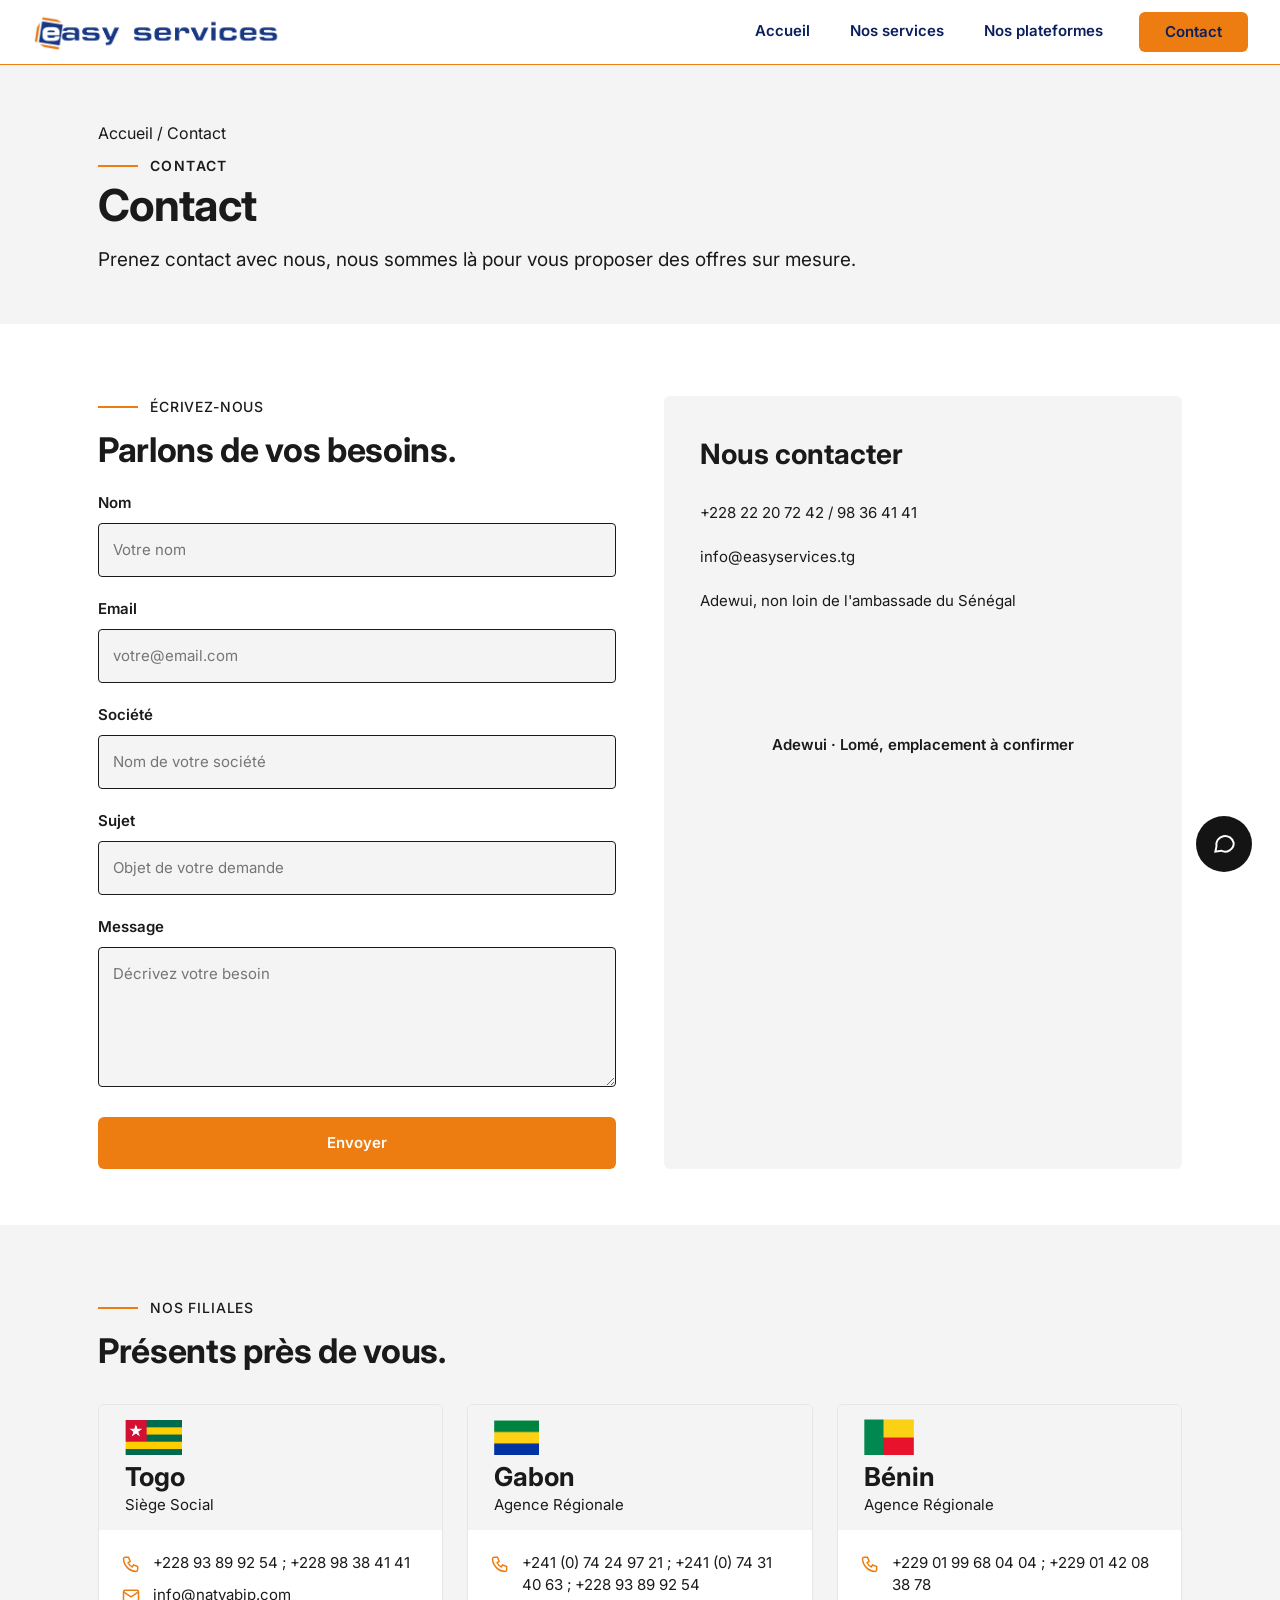
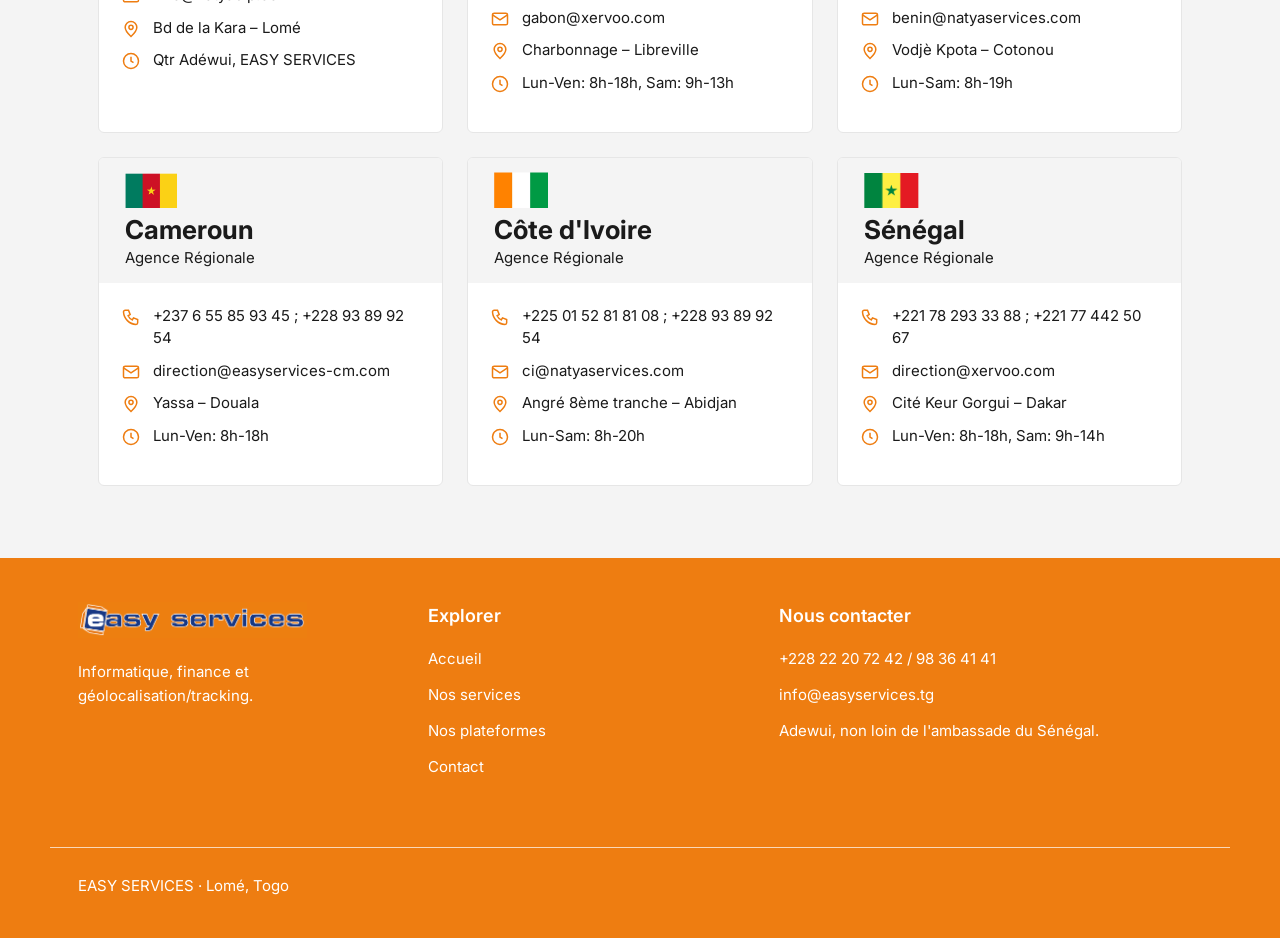
==== contact.html @ 33a6a1ca "Version initiale du site Easy Services" ====
<!DOCTYPE html><html lang="fr"><head><meta charset="utf-8"><meta name="viewport" content="width=device-width,initial-scale=1"><link rel="preconnect" href="https://fonts.googleapis.com"><link href="https://fonts.googleapis.com/css2?family=Inter:wght@400;500;600;700;800&display=swap" rel="stylesheet"><link rel="stylesheet" href="style.css"><title>Contact · EASY SERVICES</title></head><body>
<main><svg style="display:none"><symbol id="ph" viewBox="0 0 24 24"><path d="M5 4h4l2 5-2.5 1.5a11 11 0 0 0 5 5L15 13l5 2v4a2 2 0 0 1-2 2A16 16 0 0 1 3 6a2 2 0 0 1 2-2z"/></symbol><symbol id="ml" viewBox="0 0 24 24"><rect x="3" y="5" width="18" height="14" rx="2"/><path d="m3 7 9 6 9-6"/></symbol><symbol id="pn" viewBox="0 0 24 24"><path d="M12 21s7-6.2 7-11a7 7 0 0 0-14 0c0 4.8 7 11 7 11z"/><circle cx="12" cy="10" r="2.5"/></symbol><symbol id="ck" viewBox="0 0 24 24"><circle cx="12" cy="12" r="9"/><path d="M12 7v5l3 2"/></symbol></svg><section class="ph"><div class="w"><small>Accueil / Contact</small><div class="eb" style="letter-spacing:.1em;margin:0;font-weight:600"><span style="margin:0">Contact</span></div><h1 style="margin-top:4px">Contact</h1><p>Prenez contact avec nous, nous sommes là pour vous proposer des offres sur mesure.</p></div></section><section class="sec" style="padding-bottom:56px"><div class="w row" style="align-items:stretch"><div><div class="eb">Écrivez-nous</div><h2 style="font-size:34px">Parlons de vos besoins.</h2><form id="cf"><label>Nom</label><input name="nom" placeholder="Votre nom" required><label>Email</label><input name="email" type="email" placeholder="votre@email.com" required><label>Société</label><input name="societe" placeholder="Nom de votre société"><label>Sujet</label><input name="sujet" placeholder="Objet de votre demande"><label>Message</label><textarea name="message" placeholder="Décrivez votre besoin" required></textarea><button class="b" type="submit">Envoyer</button></form></div><div class="info"><h3>Nous contacter</h3><p>+228 22 20 72 42 / 98 36 41 41</p><p>info@easyservices.tg</p><p>Adewui, non loin de l'ambassade du Sénégal</p><p class="m">Adewui · Lomé, emplacement à confirmer</p></div></div></section><section class="sec g"><div class="w"><div class="eb">Nos filiales</div><h2 style="font-size:34px">Présents près de vous.</h2><div class="cards c3"><div class="fil"><header><img src="img/f-tg.png" alt="Drapeau Togo"><h3>Togo</h3><small>Siège Social</small></header><ul><li><svg><use href="#ph"/></svg><span>+228 93 89 92 54 ; +228 98 38 41 41</span></li><li><svg><use href="#ml"/></svg><span>info@natyabip.com</span></li><li><svg><use href="#pn"/></svg><span>Bd de la Kara – Lomé</span></li><li><svg><use href="#ck"/></svg><span>Qtr Adéwui, EASY SERVICES</span></li></ul></div><div class="fil"><header><img src="img/f-ga.png" alt="Drapeau Gabon"><h3>Gabon</h3><small>Agence Régionale</small></header><ul><li><svg><use href="#ph"/></svg><span>+241 (0) 74 24 97 21 ; +241 (0) 74 31 40 63 ; +228 93 89 92 54</span></li><li><svg><use href="#ml"/></svg><span>gabon@xervoo.com</span></li><li><svg><use href="#pn"/></svg><span>Charbonnage – Libreville</span></li><li><svg><use href="#ck"/></svg><span>Lun-Ven: 8h-18h, Sam: 9h-13h</span></li></ul></div><div class="fil"><header><img src="img/f-bj.png" alt="Drapeau Bénin"><h3>Bénin</h3><small>Agence Régionale</small></header><ul><li><svg><use href="#ph"/></svg><span>+229 01 99 68 04 04 ; +229 01 42 08 38 78</span></li><li><svg><use href="#ml"/></svg><span>benin@natyaservices.com</span></li><li><svg><use href="#pn"/></svg><span>Vodjè Kpota – Cotonou</span></li><li><svg><use href="#ck"/></svg><span>Lun-Sam: 8h-19h</span></li></ul></div><div class="fil"><header><img src="img/f-cm.png" alt="Drapeau Cameroun"><h3>Cameroun</h3><small>Agence Régionale</small></header><ul><li><svg><use href="#ph"/></svg><span>+237 6 55 85 93 45 ; +228 93 89 92 54</span></li><li><svg><use href="#ml"/></svg><span>direction@easyservices-cm.com</span></li><li><svg><use href="#pn"/></svg><span>Yassa – Douala</span></li><li><svg><use href="#ck"/></svg><span>Lun-Ven: 8h-18h</span></li></ul></div><div class="fil"><header><img src="img/f-ci.png" alt="Drapeau Côte d'Ivoire"><h3>Côte d'Ivoire</h3><small>Agence Régionale</small></header><ul><li><svg><use href="#ph"/></svg><span>+225 01 52 81 81 08 ; +228 93 89 92 54</span></li><li><svg><use href="#ml"/></svg><span>ci@natyaservices.com</span></li><li><svg><use href="#pn"/></svg><span>Angré 8ème tranche – Abidjan</span></li><li><svg><use href="#ck"/></svg><span>Lun-Sam: 8h-20h</span></li></ul></div><div class="fil"><header><img src="img/f-sn.png" alt="Drapeau Sénégal"><h3>Sénégal</h3><small>Agence Régionale</small></header><ul><li><svg><use href="#ph"/></svg><span>+221 78 293 33 88 ; +221 77 442 50 67</span></li><li><svg><use href="#ml"/></svg><span>direction@xervoo.com</span></li><li><svg><use href="#pn"/></svg><span>Cité Keur Gorgui – Dakar</span></li><li><svg><use href="#ck"/></svg><span>Lun-Ven: 8h-18h, Sam: 9h-14h</span></li></ul></div></div></div></section></main><script src="script.js"></script></body></html>
---- style.css ----
:root{--o:#ee7d11;--n:#0a1f5c;--k:#1a1a1a;--g:#f4f4f4;--b:#f3f6fc}
*{box-sizing:border-box;margin:0}
body{font:400 16px/1.6 Inter,"Segoe UI",Arial,sans-serif;color:var(--k);background:#fff}
a{color:inherit;text-decoration:none}img{display:block;max-width:100%}
.w{max-width:1140px;margin:0 auto;padding:0 28px}
header{border-bottom:1px solid var(--o);background:#fff;position:sticky;top:0;z-index:20}
header .w{display:flex;align-items:center;justify-content:space-between;height:64px;max-width:none;padding:0 32px}
header img{height:38px}
nav{display:flex;align-items:center;height:100%}
nav a{display:flex;align-items:center;height:100%;padding:0 20px;font-weight:600;font-size:15px;color:var(--n);border-bottom:3px solid transparent}
nav a.on{border-color:var(--o)}
nav a.cta{height:40px;margin-left:16px;border-radius:6px;background:var(--o);padding:0 26px;border:0}
.sec{padding:72px 0}.g{background:var(--g)}.t{background:var(--b)}
.eb{display:flex;align-items:center;gap:12px;font-size:14px;font-weight:500;letter-spacing:.06em;text-transform:uppercase;margin-bottom:12px}
.eb:before{content:"";width:40px;height:2px;background:var(--o)}.eb.s:before{width:20px;height:20px}
h1{font-size:56px;line-height:1.1;font-weight:800;letter-spacing:-.02em}
h2{font-size:32px;line-height:1.2;font-weight:700;letter-spacing:-.01em}
.row{display:grid;grid-template-columns:1fr 1fr;gap:48px;align-items:center}
.lead{font-size:19px;line-height:1.7;margin:28px 0}
.b{display:inline-block;background:var(--o);color:#fff;padding:14px 28px;border-radius:6px;font-weight:600;font-size:15px}
.acts{display:flex;align-items:center;gap:28px;font-size:15px;font-weight:500}
.tags{font-size:14px;margin-top:28px}
.cards{display:grid;grid-template-columns:repeat(4,1fr);gap:24px;margin-top:32px}
.cards.c3{grid-template-columns:repeat(3,1fr)}.cards.c2{grid-template-columns:repeat(2,1fr)}
.card{background:#fff;border-radius:6px;box-shadow:0 1px 4px rgba(0,0,0,.1);padding:20px;display:flex;flex-direction:column;min-height:280px;overflow:hidden}
.card h3{display:flex;align-items:center;gap:12px;font-size:18px;font-weight:600;margin-bottom:16px}
.card h3 i{width:20px;height:20px;background:var(--o);flex:none}
.card p{font-size:15px;line-height:1.7}.card .l{margin-top:auto;padding-top:20px;font-weight:600;font-size:14px}
.stats{background:#141414;color:#fff}
.stats .w{display:grid;grid-template-columns:repeat(4,1fr);padding:34px 28px}
.stats div{text-align:center;border-left:1px solid #444}.stats div:first-child{border:0}
.stats b{display:block;color:var(--o);font-size:36px;font-weight:600;line-height:1.3}
.mq{overflow:hidden;margin-top:40px}.mq div{display:flex;align-items:center;gap:56px;width:max-content;animation:mq 28s linear infinite}
.mq:hover div{animation-play-state:paused}.mq img{height:78px;width:auto}
@keyframes mq{to{transform:translateX(-50%)}}
.ph{padding:56px 0 48px;background:var(--g)}.ph small{display:block;font-size:16px;margin-bottom:8px}
.ph h1{font-size:44px;margin:8px 0 16px;font-weight:700}.ph p{font-size:19px;max-width:760px}
.sv{background:#fff;padding:0}.sv img{width:100%;height:196px;object-fit:cover;margin:-20px -20px 24px;max-width:none;width:calc(100% + 40px)}
.sv .card{min-height:0}
.pc img{width:calc(100% + 40px);max-width:none;height:150px;object-fit:cover;margin:-20px -20px 24px}
.pc small{font-size:14px;font-weight:500;letter-spacing:.06em;text-transform:uppercase}
.pc h3{display:block;color:var(--n);font-size:24px;font-weight:700;margin:6px 0 12px}
.nv{color:var(--n)}.nv p{font-size:22px;font-weight:600;margin:16px 0}
.cta2 h2{font-size:34px}.cta2 p{font-size:18px;margin-top:10px}
form label{display:block;font-weight:600;font-size:15px;margin:20px 0 8px}
form input,form textarea{width:100%;padding:14px;border:1px solid var(--k);border-radius:4px;background:var(--g);font:inherit;font-size:15px}
form textarea{height:140px;resize:vertical}form button{width:100%;margin-top:22px;border:0;cursor:pointer;font:inherit;padding:16px}
.info{background:var(--g);border-radius:6px;padding:36px;font-size:15px;min-height:100%}
.info h3{font-size:28px;font-weight:700;margin-bottom:24px}.info p{margin-bottom:20px}
.info .m{text-align:center;font-weight:600;margin-top:120px}
.fil{background:#fff;border:1px solid #e6e6e6;border-radius:6px;overflow:hidden}
.fil header{all:unset;display:block;background:var(--g);padding:14px 26px 12px}
.fil img{height:36px;width:auto;margin-bottom:6px}.fil h3{font-size:26px;font-weight:700;line-height:1.2}.fil small{font-size:15px}
.fil ul{list-style:none;padding:22px 22px 28px;font-size:15px}
.fil li{display:flex;gap:12px;margin-bottom:10px;line-height:1.5}
.fil svg{width:20px;height:20px;flex:none;stroke:var(--o);fill:none;stroke-width:1.8;margin-top:2px}
footer{background:var(--o);color:#fff}
footer .w{display:grid;grid-template-columns:1.1fr 1.1fr 1.5fr;gap:40px;padding-top:44px;padding-bottom:36px;max-width:1180px}
footer h4{font-size:18px;font-weight:600;margin-bottom:16px}footer p,footer li{font-size:15px;margin-bottom:12px;list-style:none}
footer ul{padding:0}footer img{height:36px;margin-bottom:22px}
.fb{border-top:1px solid rgba(255,255,255,.7);max-width:1180px;margin:20px auto 0;padding:26px 28px 40px;font-size:15px;color:#fff}
#cb{position:fixed;right:28px;bottom:28px;width:56px;height:56px;border-radius:50%;border:0;background:#141414;color:#fff;cursor:pointer;z-index:30}
#cb svg{width:26px;height:26px;stroke:#fff;fill:none;stroke-width:1.8}
#cb:after{content:"";position:absolute;right:-6px;top:-6px;width:12px;height:12px;border:2px solid #fff;border-radius:50%;background:transparent}
#cp{position:fixed;right:28px;bottom:96px;width:360px;max-width:calc(100% - 32px);height:430px;background:#fff;border:2px solid var(--n);display:none;flex-direction:column;z-index:30;box-shadow:0 6px 24px rgba(0,0,0,.25)}
#cp.on{display:flex}
#cp .h{background:#001548;color:#fff;font-weight:600;padding:18px 24px;display:flex;justify-content:space-between}
#cp .h button{background:none;border:0;color:#fff;font-size:20px;cursor:pointer}
#cp .bd{padding:16px 20px;flex:1;overflow:auto}
#cp .bu{display:inline-block;background:#e8eefc;padding:10px 16px;font-size:15px;margin-bottom:14px;border-radius:4px}
#cp .bd a{display:block;text-align:center;border:1px solid var(--o);padding:11px;margin-bottom:10px;font-size:15px;color:var(--n);font-weight:500}
#cp .ft{display:flex;gap:10px;padding:12px;border-top:1px solid #ddd}
#cp .ft input{flex:1;padding:10px;border:1px solid #ddd;background:#f3f6fc;font:inherit;font-size:14px}
#cp .ft button{background:var(--o);color:#fff;border:0;padding:0 16px;font:inherit;font-weight:600;cursor:pointer}
@media(max-width:900px){h1{font-size:40px}.row,.cards,.cards.c3,.cards.c2,footer .w{grid-template-columns:1fr}.stats .w{grid-template-columns:1fr 1fr;gap:20px}header .w{padding:0 16px}header img{height:28px}nav a{padding:0 8px;font-size:13px}nav a.cta{padding:0 12px;margin-left:6px}.sec{padding:48px 0}}
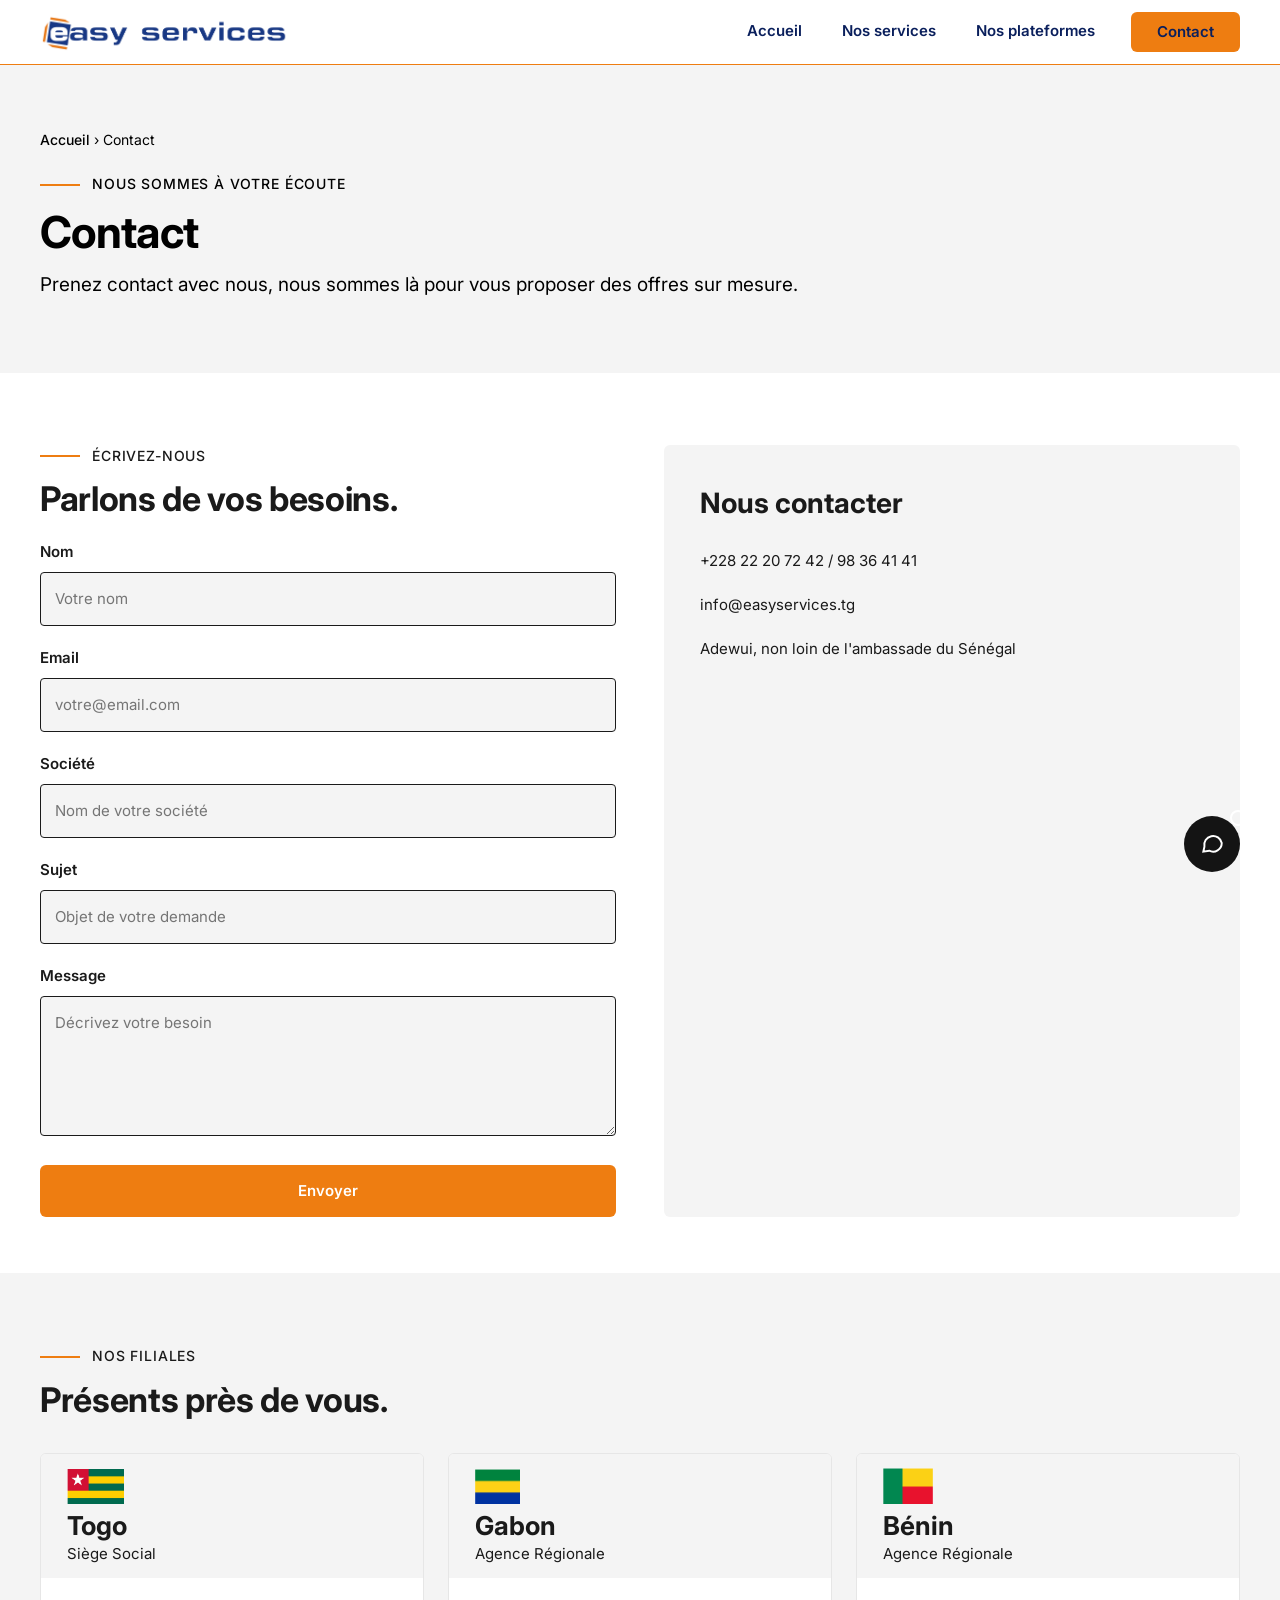
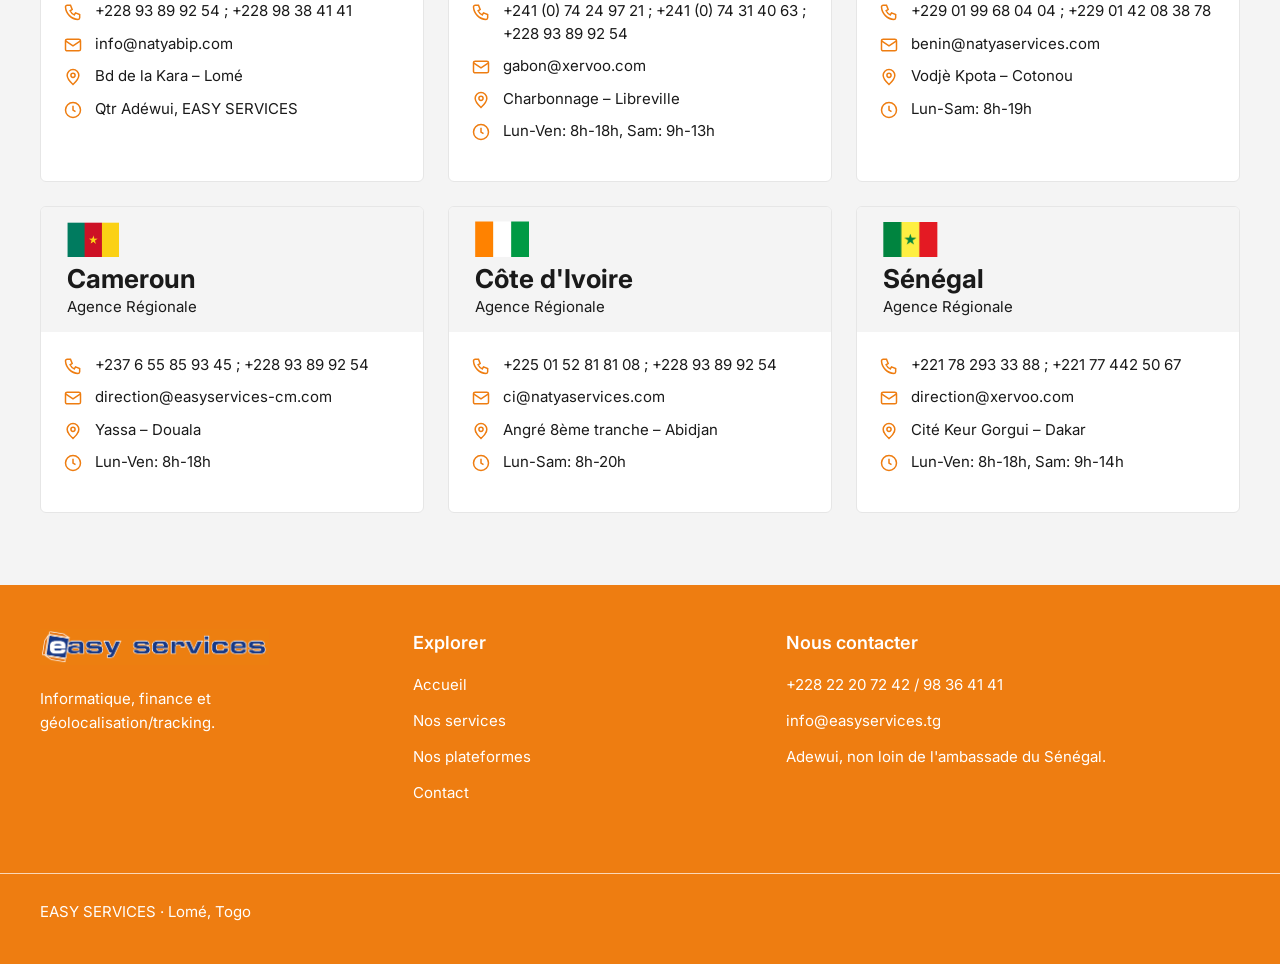
==== commit 91d8c05d: "Mise à jour des sections services, contact et plateformes" ====
--- a/contact.html
+++ b/contact.html
@@ -1,2 +1,112 @@
-<!DOCTYPE html><html lang="fr"><head><meta charset="utf-8"><meta name="viewport" content="width=device-width,initial-scale=1"><link rel="preconnect" href="https://fonts.googleapis.com"><link href="https://fonts.googleapis.com/css2?family=Inter:wght@400;500;600;700;800&display=swap" rel="stylesheet"><link rel="stylesheet" href="style.css"><title>Contact · EASY SERVICES</title></head><body>
-<main><svg style="display:none"><symbol id="ph" viewBox="0 0 24 24"><path d="M5 4h4l2 5-2.5 1.5a11 11 0 0 0 5 5L15 13l5 2v4a2 2 0 0 1-2 2A16 16 0 0 1 3 6a2 2 0 0 1 2-2z"/></symbol><symbol id="ml" viewBox="0 0 24 24"><rect x="3" y="5" width="18" height="14" rx="2"/><path d="m3 7 9 6 9-6"/></symbol><symbol id="pn" viewBox="0 0 24 24"><path d="M12 21s7-6.2 7-11a7 7 0 0 0-14 0c0 4.8 7 11 7 11z"/><circle cx="12" cy="10" r="2.5"/></symbol><symbol id="ck" viewBox="0 0 24 24"><circle cx="12" cy="12" r="9"/><path d="M12 7v5l3 2"/></symbol></svg><section class="ph"><div class="w"><small>Accueil / Contact</small><div class="eb" style="letter-spacing:.1em;margin:0;font-weight:600"><span style="margin:0">Contact</span></div><h1 style="margin-top:4px">Contact</h1><p>Prenez contact avec nous, nous sommes là pour vous proposer des offres sur mesure.</p></div></section><section class="sec" style="padding-bottom:56px"><div class="w row" style="align-items:stretch"><div><div class="eb">Écrivez-nous</div><h2 style="font-size:34px">Parlons de vos besoins.</h2><form id="cf"><label>Nom</label><input name="nom" placeholder="Votre nom" required><label>Email</label><input name="email" type="email" placeholder="votre@email.com" required><label>Société</label><input name="societe" placeholder="Nom de votre société"><label>Sujet</label><input name="sujet" placeholder="Objet de votre demande"><label>Message</label><textarea name="message" placeholder="Décrivez votre besoin" required></textarea><button class="b" type="submit">Envoyer</button></form></div><div class="info"><h3>Nous contacter</h3><p>+228 22 20 72 42 / 98 36 41 41</p><p>info@easyservices.tg</p><p>Adewui, non loin de l'ambassade du Sénégal</p><p class="m">Adewui · Lomé, emplacement à confirmer</p></div></div></section><section class="sec g"><div class="w"><div class="eb">Nos filiales</div><h2 style="font-size:34px">Présents près de vous.</h2><div class="cards c3"><div class="fil"><header><img src="img/f-tg.png" alt="Drapeau Togo"><h3>Togo</h3><small>Siège Social</small></header><ul><li><svg><use href="#ph"/></svg><span>+228 93 89 92 54 ; +228 98 38 41 41</span></li><li><svg><use href="#ml"/></svg><span>info@natyabip.com</span></li><li><svg><use href="#pn"/></svg><span>Bd de la Kara – Lomé</span></li><li><svg><use href="#ck"/></svg><span>Qtr Adéwui, EASY SERVICES</span></li></ul></div><div class="fil"><header><img src="img/f-ga.png" alt="Drapeau Gabon"><h3>Gabon</h3><small>Agence Régionale</small></header><ul><li><svg><use href="#ph"/></svg><span>+241 (0) 74 24 97 21 ; +241 (0) 74 31 40 63 ; +228 93 89 92 54</span></li><li><svg><use href="#ml"/></svg><span>gabon@xervoo.com</span></li><li><svg><use href="#pn"/></svg><span>Charbonnage – Libreville</span></li><li><svg><use href="#ck"/></svg><span>Lun-Ven: 8h-18h, Sam: 9h-13h</span></li></ul></div><div class="fil"><header><img src="img/f-bj.png" alt="Drapeau Bénin"><h3>Bénin</h3><small>Agence Régionale</small></header><ul><li><svg><use href="#ph"/></svg><span>+229 01 99 68 04 04 ; +229 01 42 08 38 78</span></li><li><svg><use href="#ml"/></svg><span>benin@natyaservices.com</span></li><li><svg><use href="#pn"/></svg><span>Vodjè Kpota – Cotonou</span></li><li><svg><use href="#ck"/></svg><span>Lun-Sam: 8h-19h</span></li></ul></div><div class="fil"><header><img src="img/f-cm.png" alt="Drapeau Cameroun"><h3>Cameroun</h3><small>Agence Régionale</small></header><ul><li><svg><use href="#ph"/></svg><span>+237 6 55 85 93 45 ; +228 93 89 92 54</span></li><li><svg><use href="#ml"/></svg><span>direction@easyservices-cm.com</span></li><li><svg><use href="#pn"/></svg><span>Yassa – Douala</span></li><li><svg><use href="#ck"/></svg><span>Lun-Ven: 8h-18h</span></li></ul></div><div class="fil"><header><img src="img/f-ci.png" alt="Drapeau Côte d'Ivoire"><h3>Côte d'Ivoire</h3><small>Agence Régionale</small></header><ul><li><svg><use href="#ph"/></svg><span>+225 01 52 81 81 08 ; +228 93 89 92 54</span></li><li><svg><use href="#ml"/></svg><span>ci@natyaservices.com</span></li><li><svg><use href="#pn"/></svg><span>Angré 8ème tranche – Abidjan</span></li><li><svg><use href="#ck"/></svg><span>Lun-Sam: 8h-20h</span></li></ul></div><div class="fil"><header><img src="img/f-sn.png" alt="Drapeau Sénégal"><h3>Sénégal</h3><small>Agence Régionale</small></header><ul><li><svg><use href="#ph"/></svg><span>+221 78 293 33 88 ; +221 77 442 50 67</span></li><li><svg><use href="#ml"/></svg><span>direction@xervoo.com</span></li><li><svg><use href="#pn"/></svg><span>Cité Keur Gorgui – Dakar</span></li><li><svg><use href="#ck"/></svg><span>Lun-Ven: 8h-18h, Sam: 9h-14h</span></li></ul></div></div></div></section></main><script src="script.js"></script></body></html>
+<!DOCTYPE html>
+<html lang="fr">
+<head>
+<meta charset="utf-8">
+<meta name="viewport" content="width=device-width,initial-scale=1">
+<link rel="preconnect" href="https://fonts.googleapis.com">
+<link href="https://fonts.googleapis.com/css2?family=Inter:wght@400;500;600;700;800&display=swap" rel="stylesheet">
+<link rel="stylesheet" href="style.css">
+<title>Contact · EASY SERVICES</title>
+</head>
+<body>
+<main>
+<svg style="display:none"><symbol id="ph" viewBox="0 0 24 24"><path d="M5 4h4l2 5-2.5 1.5a11 11 0 0 0 5 5L15 13l5 2v4a2 2 0 0 1-2 2A16 16 0 0 1 3 6a2 2 0 0 1 2-2z"/></symbol><symbol id="ml" viewBox="0 0 24 24"><rect x="3" y="5" width="18" height="14" rx="2"/><path d="m3 7 9 6 9-6"/></symbol><symbol id="pn" viewBox="0 0 24 24"><path d="M12 21s7-6.2 7-11a7 7 0 0 0-14 0c0 4.8 7 11 7 11z"/><circle cx="12" cy="10" r="2.5"/></symbol><symbol id="ck" viewBox="0 0 24 24"><circle cx="12" cy="12" r="9"/><path d="M12 7v5l3 2"/></symbol></svg>
+
+<!-- En-tête de page -->
+<section class="ph contact-hero"><div class="w">
+  <small><a href="index.html">Accueil</a> › Contact</small>
+  <div class="eb">Nous sommes à votre écoute</div>
+  <h1>Contact</h1>
+  <p>Prenez contact avec nous, nous sommes là pour vous proposer des offres sur mesure.</p>
+</div></section>
+
+<!-- Formulaire + coordonnées -->
+<section class="sec contact-bg" style="padding-bottom:56px"><div class="w row" style="align-items:stretch">
+  <div>
+    <div class="eb">Écrivez-nous</div>
+    <h2 style="font-size:34px">Parlons de vos besoins.</h2>
+    <form id="cf">
+      <label>Nom</label><input name="nom" placeholder="Votre nom" required>
+      <label>Email</label><input name="email" type="email" placeholder="votre@email.com" required>
+      <label>Société</label><input name="societe" placeholder="Nom de votre société">
+      <label>Sujet</label><input name="sujet" placeholder="Objet de votre demande">
+      <label>Message</label><textarea name="message" placeholder="Décrivez votre besoin" required></textarea>
+      <button class="b" type="submit">Envoyer</button>
+    </form>
+  </div>
+  <div class="info">
+    <h3>Nous contacter</h3>
+    <p>+228 22 20 72 42 / 98 36 41 41</p>
+    <p>info@easyservices.tg</p>
+    <p>Adewui, non loin de l'ambassade du Sénégal</p>
+    <iframe class="map" title="EASY SERVICES à Adewui, Lomé"
+      src="https://www.google.com/maps?q=6.163372,1.2150722&z=17&output=embed"
+      loading="lazy" referrerpolicy="no-referrer-when-downgrade" allowfullscreen></iframe>
+  </div>
+</div></section>
+
+<!-- Filiales -->
+<section class="sec g"><div class="w">
+<div class="eb">Nos filiales</div>
+<h2 style="font-size:34px">Présents près de vous.</h2>
+<div class="cards c3">
+  <div class="fil">
+    <header><img src="img/f-tg.png" alt="Drapeau Togo"><h3>Togo</h3><small>Siège Social</small></header>
+    <ul>
+      <li><svg><use href="#ph"/></svg><span>+228 93 89 92 54 ; +228 98 38 41 41</span></li>
+      <li><svg><use href="#ml"/></svg><span>info@natyabip.com</span></li>
+      <li><svg><use href="#pn"/></svg><span>Bd de la Kara – Lomé</span></li>
+      <li><svg><use href="#ck"/></svg><span>Qtr Adéwui, EASY SERVICES</span></li>
+    </ul>
+  </div>
+  <div class="fil">
+    <header><img src="img/f-ga.png" alt="Drapeau Gabon"><h3>Gabon</h3><small>Agence Régionale</small></header>
+    <ul>
+      <li><svg><use href="#ph"/></svg><span>+241 (0) 74 24 97 21 ; +241 (0) 74 31 40 63 ; +228 93 89 92 54</span></li>
+      <li><svg><use href="#ml"/></svg><span>gabon@xervoo.com</span></li>
+      <li><svg><use href="#pn"/></svg><span>Charbonnage – Libreville</span></li>
+      <li><svg><use href="#ck"/></svg><span>Lun-Ven: 8h-18h, Sam: 9h-13h</span></li>
+    </ul>
+  </div>
+  <div class="fil">
+    <header><img src="img/f-bj.png" alt="Drapeau Bénin"><h3>Bénin</h3><small>Agence Régionale</small></header>
+    <ul>
+      <li><svg><use href="#ph"/></svg><span>+229 01 99 68 04 04 ; +229 01 42 08 38 78</span></li>
+      <li><svg><use href="#ml"/></svg><span>benin@natyaservices.com</span></li>
+      <li><svg><use href="#pn"/></svg><span>Vodjè Kpota – Cotonou</span></li>
+      <li><svg><use href="#ck"/></svg><span>Lun-Sam: 8h-19h</span></li>
+    </ul>
+  </div>
+  <div class="fil">
+    <header><img src="img/f-cm.png" alt="Drapeau Cameroun"><h3>Cameroun</h3><small>Agence Régionale</small></header>
+    <ul>
+      <li><svg><use href="#ph"/></svg><span>+237 6 55 85 93 45 ; +228 93 89 92 54</span></li>
+      <li><svg><use href="#ml"/></svg><span>direction@easyservices-cm.com</span></li>
+      <li><svg><use href="#pn"/></svg><span>Yassa – Douala</span></li>
+      <li><svg><use href="#ck"/></svg><span>Lun-Ven: 8h-18h</span></li>
+    </ul>
+  </div>
+  <div class="fil">
+    <header><img src="img/f-ci.png" alt="Drapeau Côte d'Ivoire"><h3>Côte d'Ivoire</h3><small>Agence Régionale</small></header>
+    <ul>
+      <li><svg><use href="#ph"/></svg><span>+225 01 52 81 81 08 ; +228 93 89 92 54</span></li>
+      <li><svg><use href="#ml"/></svg><span>ci@natyaservices.com</span></li>
+      <li><svg><use href="#pn"/></svg><span>Angré 8ème tranche – Abidjan</span></li>
+      <li><svg><use href="#ck"/></svg><span>Lun-Sam: 8h-20h</span></li>
+    </ul>
+  </div>
+  <div class="fil">
+    <header><img src="img/f-sn.png" alt="Drapeau Sénégal"><h3>Sénégal</h3><small>Agence Régionale</small></header>
+    <ul>
+      <li><svg><use href="#ph"/></svg><span>+221 78 293 33 88 ; +221 77 442 50 67</span></li>
+      <li><svg><use href="#ml"/></svg><span>direction@xervoo.com</span></li>
+      <li><svg><use href="#pn"/></svg><span>Cité Keur Gorgui – Dakar</span></li>
+      <li><svg><use href="#ck"/></svg><span>Lun-Ven: 8h-18h, Sam: 9h-14h</span></li>
+    </ul>
+  </div>
+</div>
+</div></section>
+</main>
+<script src="script.js"></script>
+</body>
+</html>
--- a/style.css
+++ b/style.css
@@ -1,10 +1,10 @@
-:root{--o:#ee7d11;--n:#0a1f5c;--k:#1a1a1a;--g:#f4f4f4;--b:#f3f6fc}
+:root{--o:#ee7d11;--n:#0a1f5c;--k:#1a1a1a;--g:#f4f4f4;--b:#f3f6fc;--max:1400px;--pad:40px;--r:max(var(--pad),calc((100vw - var(--max))/2 + var(--pad)))}
 *{box-sizing:border-box;margin:0}
 body{font:400 16px/1.6 Inter,"Segoe UI",Arial,sans-serif;color:var(--k);background:#fff}
 a{color:inherit;text-decoration:none}img{display:block;max-width:100%}
-.w{max-width:1140px;margin:0 auto;padding:0 28px}
+.w{max-width:var(--max);margin:0 auto;padding:0 var(--pad)}
 header{border-bottom:1px solid var(--o);background:#fff;position:sticky;top:0;z-index:20}
-header .w{display:flex;align-items:center;justify-content:space-between;height:64px;max-width:none;padding:0 32px}
+header .w{display:flex;align-items:center;justify-content:space-between;height:64px}
 header img{height:38px}
 nav{display:flex;align-items:center;height:100%}
 nav a{display:flex;align-items:center;height:100%;padding:0 20px;font-weight:600;font-size:15px;color:var(--n);border-bottom:3px solid transparent}
@@ -33,8 +33,11 @@
 .mq{overflow:hidden;margin-top:40px}.mq div{display:flex;align-items:center;gap:56px;width:max-content;animation:mq 28s linear infinite}
 .mq:hover div{animation-play-state:paused}.mq img{height:78px;width:auto}
 @keyframes mq{to{transform:translateX(-50%)}}
-.ph{padding:56px 0 48px;background:var(--g)}.ph small{display:block;font-size:16px;margin-bottom:8px}
-.ph h1{font-size:44px;margin:8px 0 16px;font-weight:700}.ph p{font-size:19px;max-width:760px}
+.ph{padding:40px 0 44px;background:var(--g)}
+.ph small{display:block;font-size:14px;color:#666;margin-bottom:22px}
+.ph small a{color:var(--n);font-weight:500}.ph small a:hover{text-decoration:underline}
+.ph h1{font-size:44px;margin:0 0 14px;font-weight:700}
+.ph p{font-size:19px;max-width:760px}
 .sv{background:#fff;padding:0}.sv img{width:100%;height:196px;object-fit:cover;margin:-20px -20px 24px;max-width:none;width:calc(100% + 40px)}
 .sv .card{min-height:0}
 .pc img{width:calc(100% + 40px);max-width:none;height:150px;object-fit:cover;margin:-20px -20px 24px}
@@ -45,9 +48,8 @@
 form label{display:block;font-weight:600;font-size:15px;margin:20px 0 8px}
 form input,form textarea{width:100%;padding:14px;border:1px solid var(--k);border-radius:4px;background:var(--g);font:inherit;font-size:15px}
 form textarea{height:140px;resize:vertical}form button{width:100%;margin-top:22px;border:0;cursor:pointer;font:inherit;padding:16px}
-.info{background:var(--g);border-radius:6px;padding:36px;font-size:15px;min-height:100%}
-.info h3{font-size:28px;font-weight:700;margin-bottom:24px}.info p{margin-bottom:20px}
-.info .m{text-align:center;font-weight:600;margin-top:120px}
+.info{background:var(--g);border-radius:6px;padding:36px;font-size:15px;display:flex;flex-direction:column;overflow:hidden}
+.info iframe.map{flex:1;min-height:320px;width:calc(100% + 72px);max-width:none;margin:12px -36px -36px;border:0;display:block}
 .fil{background:#fff;border:1px solid #e6e6e6;border-radius:6px;overflow:hidden}
 .fil header{all:unset;display:block;background:var(--g);padding:14px 26px 12px}
 .fil img{height:36px;width:auto;margin-bottom:6px}.fil h3{font-size:26px;font-weight:700;line-height:1.2}.fil small{font-size:15px}
@@ -55,14 +57,14 @@
 .fil li{display:flex;gap:12px;margin-bottom:10px;line-height:1.5}
 .fil svg{width:20px;height:20px;flex:none;stroke:var(--o);fill:none;stroke-width:1.8;margin-top:2px}
 footer{background:var(--o);color:#fff}
-footer .w{display:grid;grid-template-columns:1.1fr 1.1fr 1.5fr;gap:40px;padding-top:44px;padding-bottom:36px;max-width:1180px}
+footer .w{display:grid;grid-template-columns:1.1fr 1.1fr 1.5fr;gap:40px;padding-top:44px;padding-bottom:36px}
 footer h4{font-size:18px;font-weight:600;margin-bottom:16px}footer p,footer li{font-size:15px;margin-bottom:12px;list-style:none}
 footer ul{padding:0}footer img{height:36px;margin-bottom:22px}
-.fb{border-top:1px solid rgba(255,255,255,.7);max-width:1180px;margin:20px auto 0;padding:26px 28px 40px;font-size:15px;color:#fff}
-#cb{position:fixed;right:28px;bottom:28px;width:56px;height:56px;border-radius:50%;border:0;background:#141414;color:#fff;cursor:pointer;z-index:30}
+.fb{border-top:1px solid rgba(255,255,255,.7);max-width:var(--max);margin:20px auto 0;padding:26px var(--pad) 40px;font-size:15px;color:#fff}
+#cb{position:fixed;right:var(--r);bottom:28px;width:56px;height:56px;border-radius:50%;border:0;background:#141414;color:#fff;cursor:pointer;z-index:30}
 #cb svg{width:26px;height:26px;stroke:#fff;fill:none;stroke-width:1.8}
 #cb:after{content:"";position:absolute;right:-6px;top:-6px;width:12px;height:12px;border:2px solid #fff;border-radius:50%;background:transparent}
-#cp{position:fixed;right:28px;bottom:96px;width:360px;max-width:calc(100% - 32px);height:430px;background:#fff;border:2px solid var(--n);display:none;flex-direction:column;z-index:30;box-shadow:0 6px 24px rgba(0,0,0,.25)}
+#cp{position:fixed;right:var(--r);bottom:96px;width:360px;max-width:calc(100% - 32px);height:430px;background:#fff;border:2px solid var(--n);display:none;flex-direction:column;z-index:30;box-shadow:0 6px 24px rgba(0,0,0,.25)}
 #cp.on{display:flex}
 #cp .h{background:#001548;color:#fff;font-weight:600;padding:18px 24px;display:flex;justify-content:space-between}
 #cp .h button{background:none;border:0;color:#fff;font-size:20px;cursor:pointer}
@@ -72,4 +74,72 @@
 #cp .ft{display:flex;gap:10px;padding:12px;border-top:1px solid #ddd}
 #cp .ft input{flex:1;padding:10px;border:1px solid #ddd;background:#f3f6fc;font:inherit;font-size:14px}
 #cp .ft button{background:var(--o);color:#fff;border:0;padding:0 16px;font:inherit;font-weight:600;cursor:pointer}
+.info .map{display:block;width:100%;height:320px;border:0;border-radius:6px;margin-top:28px}
+.ph{padding:64px 0 72px}
+.ph{padding:64px 0 72px}
+
+.ph{padding:64px 0 72px}
+
+.services-hero,
+.contact-hero{
+   background:#f4f4f4;
+}
+
+.ph.services-hero,
+.ph.services-hero small,
+.ph.services-hero small a,
+.ph.services-hero .eb,
+.ph.services-hero h1,
+.ph.services-hero p,
+.ph.contact-hero,
+.ph.contact-hero small,
+.ph.contact-hero small a,
+.ph.contact-hero .eb,
+.ph.contact-hero h1,
+.ph.contact-hero p{
+  color:#000 !important;
+}
+.info h3{font-size:28px;font-weight:700;margin-bottom:24px}.info p{margin-bottom:20px}
+.info iframe.map{flex:1;min-height:320px;width:calc(100% + 72px);max-width:none;margin:12px -36px -36px;border:0;display:block}
+.nat-card{
+  display:flex;
+  align-items:center;
+  gap:48px;
+}
+.nat-img{flex:0 0 55%}
+.nat-img img{width:100%;display:block}
+.nat-txt{flex:1}
+.nat-top{display:flex;align-items:center;gap:16px}
+.cta-row{
+  display:flex;
+  align-items:center;
+  justify-content:space-between;
+  gap:48px;
+}
+
+.btn-cta{
+  display:inline-flex;
+  align-items:center;
+  justify-content:center;
+  flex:0 0 auto;
+  min-height:0;
+  padding:14px 32px;
+  background:#f07c1e;
+  color:#fff;
+  font-weight:600;
+  font-size:16px;
+  text-decoration:none; 
+  transition:background .2s;
+}
+.btn-cta:hover{background:#d96a10}
+
+@media(max-width:800px){
+  .cta-row{flex-direction:column;align-items:stretch;gap:24px}
+  .btn-cta{flex:none;min-height:72px}
+}
+
+@media(max-width:800px){
+  .nat-card{flex-direction:column;align-items:flex-start;gap:24px}
+  .nat-img{flex:none;width:100%}
+}
 @media(max-width:900px){h1{font-size:40px}.row,.cards,.cards.c3,.cards.c2,footer .w{grid-template-columns:1fr}.stats .w{grid-template-columns:1fr 1fr;gap:20px}header .w{padding:0 16px}header img{height:28px}nav a{padding:0 8px;font-size:13px}nav a.cta{padding:0 12px;margin-left:6px}.sec{padding:48px 0}}
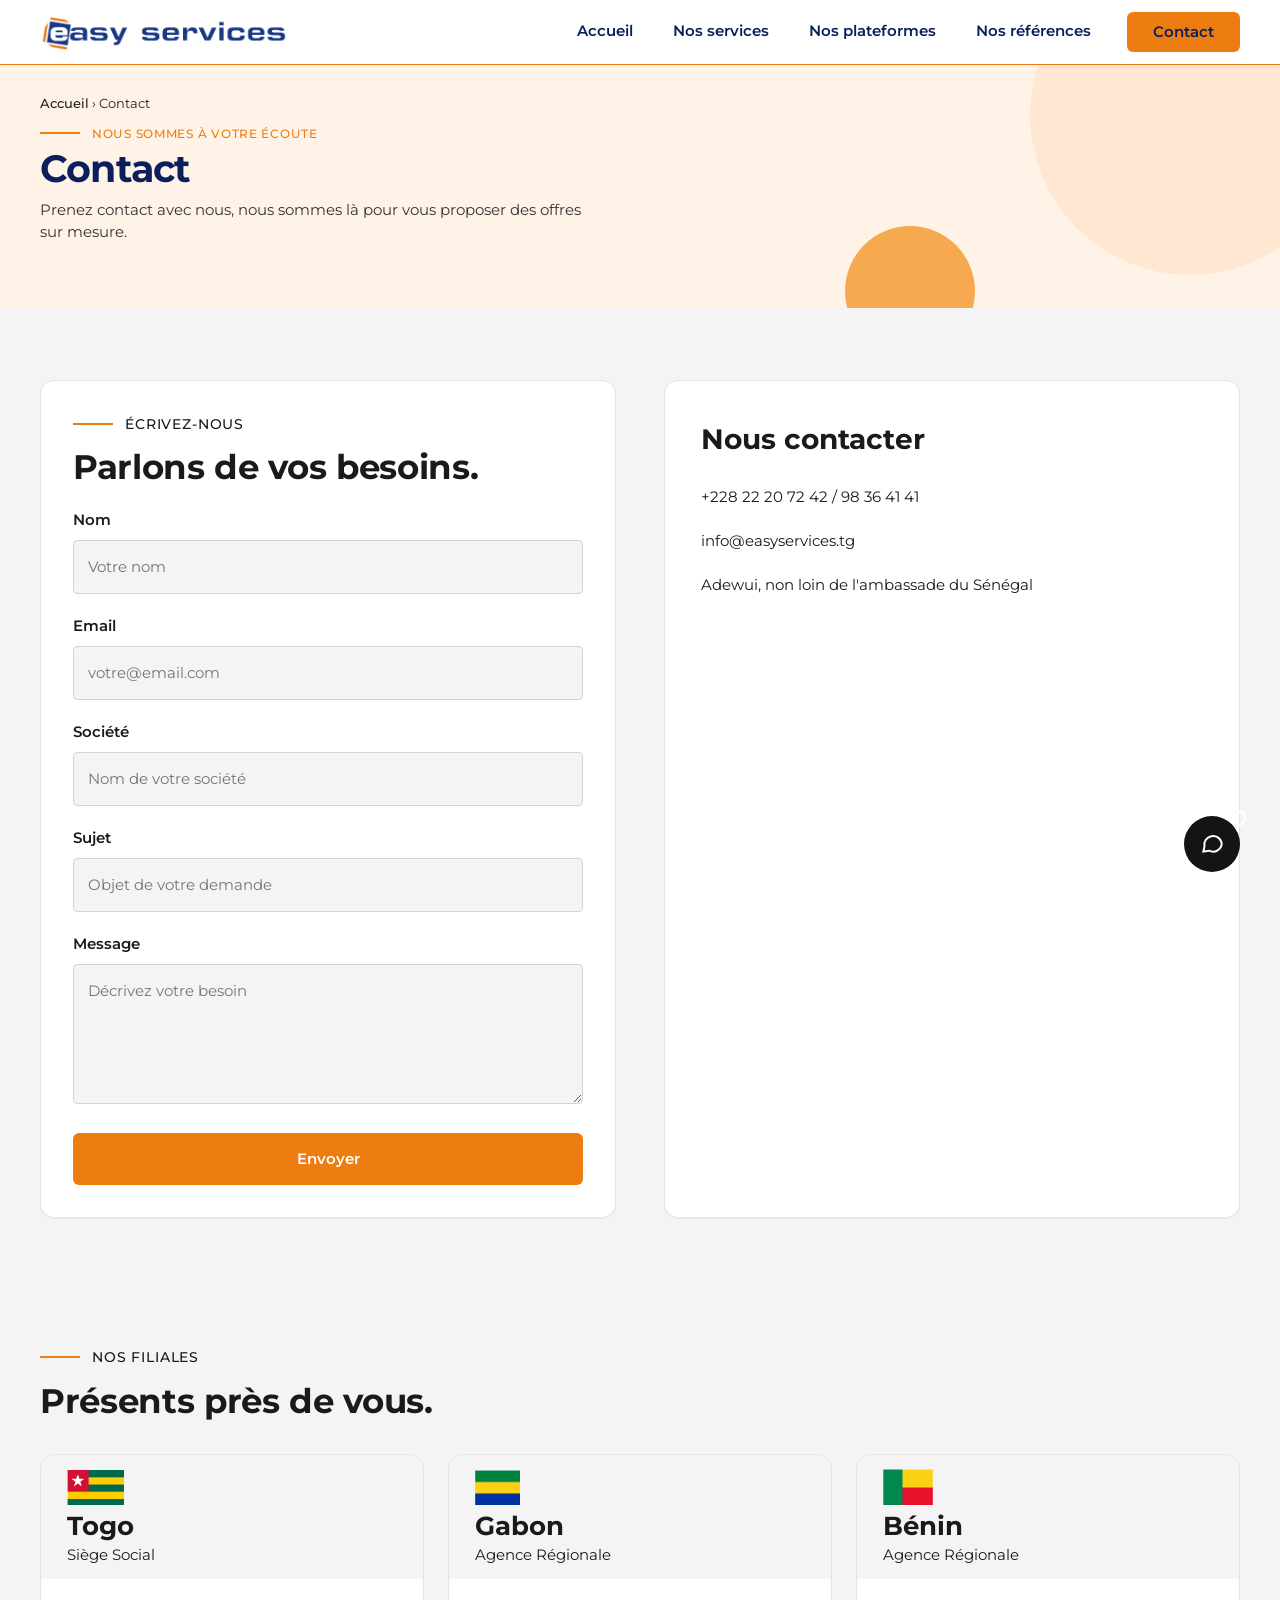
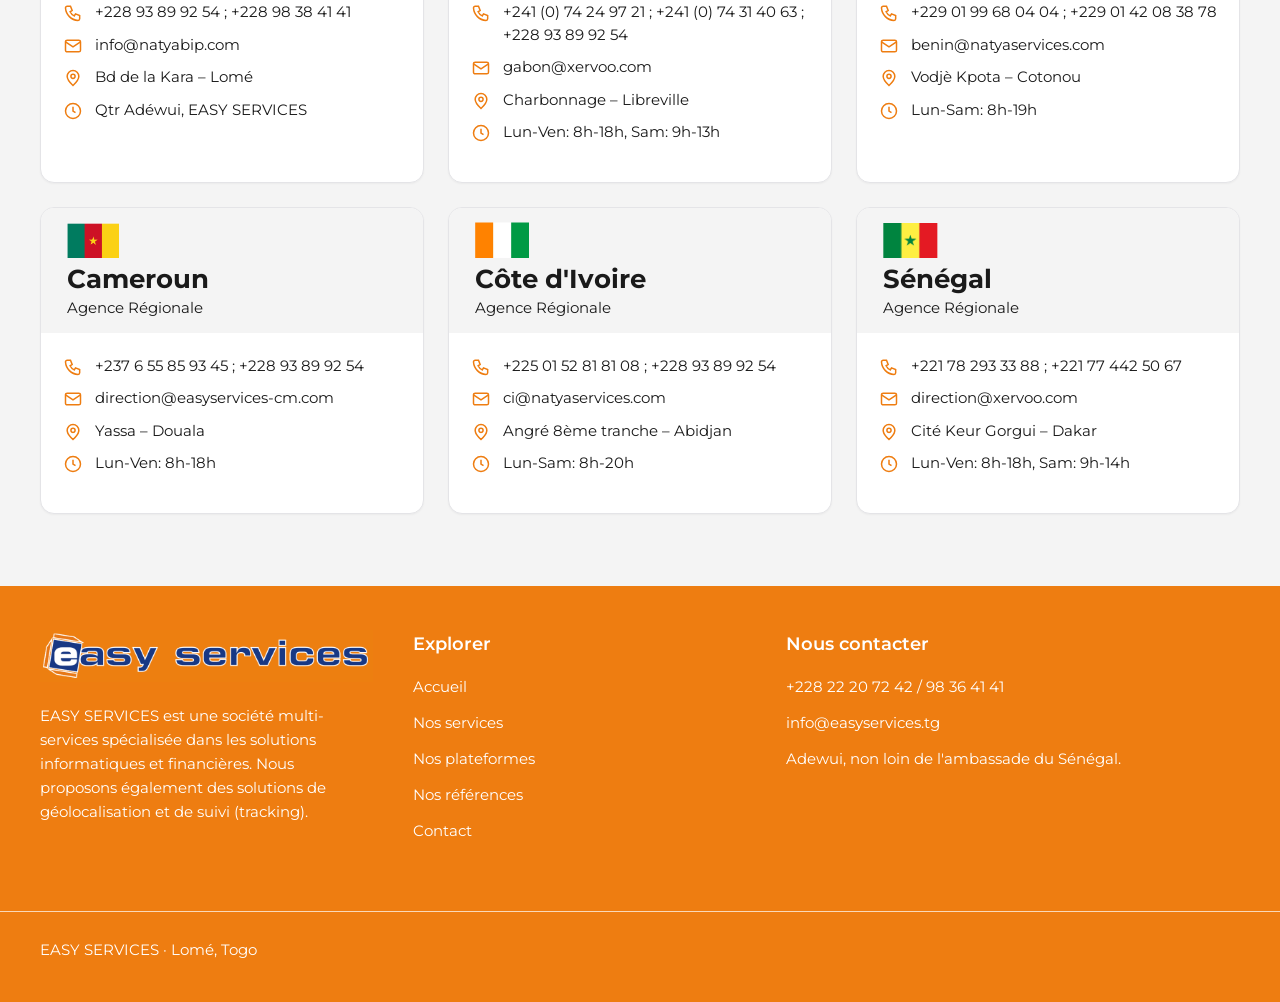
==== commit b98ad808: "mise a jour" ====
--- a/contact.html
+++ b/contact.html
@@ -1,12 +1,28 @@
 <!DOCTYPE html>
 <html lang="fr">
 <head>
-<meta charset="utf-8">
-<meta name="viewport" content="width=device-width,initial-scale=1">
-<link rel="preconnect" href="https://fonts.googleapis.com">
-<link href="https://fonts.googleapis.com/css2?family=Inter:wght@400;500;600;700;800&display=swap" rel="stylesheet">
+<meta charset="utf-8"><meta name="viewport" content="width=device-width,initial-scale=1">
+<title>Contact · EASY SERVICES</title>
+<meta name="description" content="Contactez EASY SERVICES à Lomé (+228 22 20 72 42) ou dans nos agences au Gabon, Bénin, Cameroun, Côte d'Ivoire et Sénégal.">
+<link rel="canonical" href="https://easyservices.tg/contact.html">
+<meta name="robots" content="index,follow">
+<meta name="theme-color" content="#ee7d11">
+<link rel="icon" href="img/favicon.ico" sizes="any"><link rel="icon" type="image/png" href="img/favicon.png"><link rel="apple-touch-icon" href="img/apple-touch-icon.png">
+<link rel="preconnect" href="https://fonts.googleapis.com"><link rel="preconnect" href="https://fonts.gstatic.com" crossorigin>
+<link href="https://fonts.googleapis.com/css2?family=Montserrat:wght@400;500;600;700;800&display=swap" rel="stylesheet">
 <link rel="stylesheet" href="style.css">
-<title>Contact · EASY SERVICES</title>
+
+<meta property="og:type" content="website"><meta property="og:site_name" content="EASY SERVICES"><meta property="og:locale" content="fr_FR">
+<meta property="og:title" content="Contact · EASY SERVICES">
+<meta property="og:description" content="Écrivez-nous ou venez nous voir à Lomé. Agences au Gabon, Bénin, Cameroun, Côte d'Ivoire et Sénégal.">
+<meta property="og:url" content="https://easyservices.tg/contact.html">
+<meta property="og:image" content="https://easyservices.tg/img/og-image.jpg">
+<meta property="og:image:width" content="1200"><meta property="og:image:height" content="630">
+<meta property="og:image:alt" content="Contacter EASY SERVICES">
+<meta name="twitter:card" content="summary_large_image">
+<meta name="twitter:title" content="Contact · EASY SERVICES">
+<meta name="twitter:description" content="Écrivez-nous ou venez nous voir à Lomé. Agences au Gabon, Bénin, Cameroun, Côte d'Ivoire et Sénégal.">
+<meta name="twitter:image" content="https://easyservices.tg/img/og-image.jpg">
 </head>
 <body>
 <main>
--- a/style.css
+++ b/style.css
@@ -1,8 +1,32 @@
-:root{--o:#ee7d11;--n:#0a1f5c;--k:#1a1a1a;--g:#f4f4f4;--b:#f3f6fc;--max:1400px;--pad:40px;--r:max(var(--pad),calc((100vw - var(--max))/2 + var(--pad)))}
+/* =====================================================================
+   EASY SERVICES : style.css (version nettoyée)
+   Sommaire : 1 Base · 2 En-tête · 3 Mise en page · 4 Cartes · 5 Tags
+   6 Chiffres/logos · 7 Bandeaux de page · 8 Composants · 9 Pied de page
+   et chatbot · 10 Hero accueil · 11 Pages de détail · 12 Animations
+   13 Responsive
+   ===================================================================== */
+
+/* ---------- 1. Base ---------- */
+:root{
+  --o:#ee7d11;      /* orange principal */
+  --o2:#F97316;     /* orange du hero */
+  --n:#0a1f5c;      /* bleu marine */
+  --k:#1a1a1a;
+  --g:#f4f4f4;
+  --b:#f3f6fc;
+  --peach:#FFF3E8;
+  --max:1400px;
+  --pad:40px;
+  --r:max(var(--pad),calc((100vw - var(--max))/2 + var(--pad)));
+}
 *{box-sizing:border-box;margin:0}
 body{font:400 16px/1.6 Inter,"Segoe UI",Arial,sans-serif;color:var(--k);background:#fff}
-a{color:inherit;text-decoration:none}img{display:block;max-width:100%}
+a{color:inherit;text-decoration:none}
+img{display:block;max-width:100%}
+main{overflow-x:clip}
 .w{max-width:var(--max);margin:0 auto;padding:0 var(--pad)}
+
+/* ---------- 2. En-tête et navigation ---------- */
 header{border-bottom:1px solid var(--o);background:#fff;position:sticky;top:0;z-index:20}
 header .w{display:flex;align-items:center;justify-content:space-between;height:64px}
 header img{height:38px}
@@ -10,57 +34,148 @@
 nav a{display:flex;align-items:center;height:100%;padding:0 20px;font-weight:600;font-size:15px;color:var(--n);border-bottom:3px solid transparent}
 nav a.on{border-color:var(--o)}
 nav a.cta{height:40px;margin-left:16px;border-radius:6px;background:var(--o);padding:0 26px;border:0}
-.sec{padding:72px 0}.g{background:var(--g)}.t{background:var(--b)}
+.bg,.ov{display:none}
+main img{border-radius:14px}
+.mq img,.fil img,.nat-top img{border-radius:0}   /* logos : pas d'arrondi */
+.sv img,.pc img{border-radius:0}                 /* arrondies par la carte */
+
+/* ---------- 3. Mise en page et typographie ---------- */
+.sec{padding:72px 0}
+.g{background:var(--g)}
+.t{background:var(--b)}
 .eb{display:flex;align-items:center;gap:12px;font-size:14px;font-weight:500;letter-spacing:.06em;text-transform:uppercase;margin-bottom:12px}
-.eb:before{content:"";width:40px;height:2px;background:var(--o)}.eb.s:before{width:20px;height:20px}
+.eb:before{content:"";width:40px;height:2px;background:var(--o)}
+.eb.s:before{width:20px;height:20px}
 h1{font-size:56px;line-height:1.1;font-weight:800;letter-spacing:-.02em}
 h2{font-size:32px;line-height:1.2;font-weight:700;letter-spacing:-.01em}
 .row{display:grid;grid-template-columns:1fr 1fr;gap:48px;align-items:center}
 .lead{font-size:19px;line-height:1.7;margin:28px 0}
 .b{display:inline-block;background:var(--o);color:#fff;padding:14px 28px;border-radius:6px;font-weight:600;font-size:15px}
 .acts{display:flex;align-items:center;gap:28px;font-size:15px;font-weight:500}
-.tags{font-size:14px;margin-top:28px}
+
+/* ---------- 4. Cartes ---------- */
 .cards{display:grid;grid-template-columns:repeat(4,1fr);gap:24px;margin-top:32px}
-.cards.c3{grid-template-columns:repeat(3,1fr)}.cards.c2{grid-template-columns:repeat(2,1fr)}
+.cards.c3{grid-template-columns:repeat(3,1fr)}
+.cards.c2{grid-template-columns:repeat(2,1fr)}
 .card{background:#fff;border-radius:6px;box-shadow:0 1px 4px rgba(0,0,0,.1);padding:20px;display:flex;flex-direction:column;min-height:280px;overflow:hidden}
 .card h3{display:flex;align-items:center;gap:12px;font-size:18px;font-weight:600;margin-bottom:16px}
-.card h3 i{width:20px;height:20px;background:var(--o);flex:none}
-.card p{font-size:15px;line-height:1.7}.card .l{margin-top:auto;padding-top:20px;font-weight:600;font-size:14px}
+.card p{font-size:15px;line-height:1.7}
+.card .l{margin-top:auto;padding-top:20px;font-weight:600;font-size:14px}
+
+/* Icône : pastille orange clair + pictogramme en traits */
+.card h3 i{display:inline-flex;align-items:center;justify-content:center;flex:none;width:38px;height:38px;border-radius:10px;background:#FFEFE2;font-style:normal}
+.card h3 i svg{width:20px;height:20px;fill:none;stroke:var(--o);stroke-width:1.8;stroke-linecap:round;stroke-linejoin:round}
+.card h3 i:empty{width:20px;height:20px;border-radius:0;background:var(--o)}  /* anciennes cartes sans icône */
+
+/* Carte entièrement cliquable */
+a.card{color:inherit;cursor:pointer;transition:transform .25s,box-shadow .25s}
+a.card:hover,a.card:focus-visible{transform:translateY(-4px);box-shadow:0 14px 30px rgba(0,0,0,.12)}
+a.card:focus-visible{outline:2px solid var(--n);outline-offset:3px}
+a.card .l{color:var(--o)}
+
+/* ---------- 5. Tags (liens vers « Nos services ») ---------- */
+.tags{display:flex;flex-wrap:wrap;gap:10px 12px;margin-top:26px}
+.tags a{display:block;color:inherit}
+.tags a span{display:block;padding:9px 18px;font-size:15px;line-height:1.3;white-space:nowrap;background:#fff;border:1px solid #DAD7DF;border-radius:999px;color:#1B2468;transition:border-color .25s,color .25s,transform .25s}
+.tags a:hover span,.tags a:focus-visible span{border-color:var(--o2);color:var(--o2);transform:translateY(-2px)}
+.tags a:focus-visible{outline:2px solid var(--n);outline-offset:3px;border-radius:999px}
+
+/* ---------- 6. Chiffres clés et logos défilants ---------- */
 .stats{background:#141414;color:#fff}
 .stats .w{display:grid;grid-template-columns:repeat(4,1fr);padding:34px 28px}
-.stats div{text-align:center;border-left:1px solid #444}.stats div:first-child{border:0}
+.stats div{text-align:center;border-left:1px solid #444}
+.stats div:first-child{border:0}
 .stats b{display:block;color:var(--o);font-size:36px;font-weight:600;line-height:1.3}
-.mq{overflow:hidden;margin-top:40px}.mq div{display:flex;align-items:center;gap:56px;width:max-content;animation:mq 28s linear infinite}
-.mq:hover div{animation-play-state:paused}.mq img{height:78px;width:auto}
+.mq{overflow:hidden;margin-top:40px}
+.mq div{display:flex;align-items:center;gap:56px;width:max-content;animation:mq 28s linear infinite}
+.mq:hover div{animation-play-state:paused}
+.mq img{height:78px;width:auto;filter:grayscale(1);opacity:.7}
 @keyframes mq{to{transform:translateX(-50%)}}
-.ph{padding:40px 0 44px;background:var(--g)}
+
+/* ---------- 7. Bandeaux de page (Services, Contact, Références) ---------- */
+.ph{padding:64px 0 72px;background:var(--g)}
 .ph small{display:block;font-size:14px;color:#666;margin-bottom:22px}
-.ph small a{color:var(--n);font-weight:500}.ph small a:hover{text-decoration:underline}
+.ph small a{color:var(--n);font-weight:500}
+.ph small a:hover{text-decoration:underline}
 .ph h1{font-size:44px;margin:0 0 14px;font-weight:700}
 .ph p{font-size:19px;max-width:760px}
-.sv{background:#fff;padding:0}.sv img{width:100%;height:196px;object-fit:cover;margin:-20px -20px 24px;max-width:none;width:calc(100% + 40px)}
+
+/* Variante pêche avec cercles décoratifs */
+.ph.services-hero,.ph.contact-hero,section.hero-peach{position:relative;overflow:hidden;background:var(--peach)}
+.ph.services-hero::before,.ph.contact-hero::before,section.hero-peach::before{content:"";position:absolute;right:-70px;top:-110px;width:320px;height:320px;border-radius:50%;background:#FFE7D1;pointer-events:none}
+.ph.services-hero::after,.ph.contact-hero::after,section.hero-peach::after{content:"";position:absolute;left:66%;bottom:-48px;width:130px;height:130px;border-radius:50%;background:#F7A94F;pointer-events:none}
+.ph.services-hero>.w,.ph.contact-hero>.w,section.hero-peach>.w{position:relative;z-index:1}
+
+/* Dimensions compactes (identiques à « Nos références ») */
+section.ph.services-hero,section.ph.contact-hero{padding:28px 0 64px}
+.ph.services-hero small,.ph.contact-hero small{margin:0 0 10px;font-size:13px;color:#222}
+.ph.services-hero small a,.ph.contact-hero small a{color:#222}
+.ph.services-hero .eb,.ph.contact-hero .eb,section.hero-peach .eb{margin:0 0 4px;font-size:12px;color:var(--o)}
+.ph.services-hero h1,.ph.contact-hero h1,section.hero-peach h1{margin:0 0 8px;font-size:38px;line-height:1.15;color:var(--n)}
+.ph.services-hero p,.ph.contact-hero p{margin:0;font-size:15px;line-height:1.5;max-width:560px;color:#333}
+
+/* ---------- 8. Composants de pages ---------- */
+/* Services */
+.sv{background:#fff;padding:0}
+.sv img{width:calc(100% + 40px);max-width:none;height:196px;object-fit:cover;margin:-20px -20px 24px}
 .sv .card{min-height:0}
+
+/* Références / produits */
 .pc img{width:calc(100% + 40px);max-width:none;height:150px;object-fit:cover;margin:-20px -20px 24px}
 .pc small{font-size:14px;font-weight:500;letter-spacing:.06em;text-transform:uppercase}
 .pc h3{display:block;color:var(--n);font-size:24px;font-weight:700;margin:6px 0 12px}
-.nv{color:var(--n)}.nv p{font-size:22px;font-weight:600;margin:16px 0}
-.cta2 h2{font-size:34px}.cta2 p{font-size:18px;margin-top:10px}
+.nv{color:var(--n)}
+.nv p{font-size:22px;font-weight:600;margin:16px 0}
+.cta2 h2{font-size:34px}
+.cta2 p{font-size:18px;margin-top:10px}
+
+/* Bloc Natyabip et bandeau d'appel à l'action */
+.nat-card{display:flex;align-items:center;gap:48px}
+.nat-img{flex:0 0 55%}
+.nat-img img{width:100%;display:block}
+.nat-txt{flex:1}
+.nat-top{display:flex;align-items:center;gap:16px}
+.cta-row{display:flex;align-items:center;justify-content:space-between;gap:48px}
+.btn-cta{display:inline-flex;align-items:center;justify-content:center;flex:0 0 auto;padding:14px 32px;background:var(--o);color:#fff;font-weight:600;font-size:16px;transition:background .2s}
+.btn-cta:hover{background:#d96a10}
+
+/* Contact */
 form label{display:block;font-weight:600;font-size:15px;margin:20px 0 8px}
 form input,form textarea{width:100%;padding:14px;border:1px solid var(--k);border-radius:4px;background:var(--g);font:inherit;font-size:15px}
-form textarea{height:140px;resize:vertical}form button{width:100%;margin-top:22px;border:0;cursor:pointer;font:inherit;padding:16px}
+form textarea{height:140px;resize:vertical}
+form button{width:100%;margin-top:22px;border:0;cursor:pointer;font:inherit;padding:16px}
 .info{background:var(--g);border-radius:6px;padding:36px;font-size:15px;display:flex;flex-direction:column;overflow:hidden}
+.info h3{font-size:28px;font-weight:700;margin-bottom:24px}
+.info p{margin-bottom:20px}
 .info iframe.map{flex:1;min-height:320px;width:calc(100% + 72px);max-width:none;margin:12px -36px -36px;border:0;display:block}
-.fil{background:#fff;border:1px solid #e6e6e6;border-radius:6px;overflow:hidden}
+
+section.contact-bg{background:#F4F4F5}
+.contact-bg>.w>div:first-child{background:#fff;border:1px solid #E4E4E7;border-radius:14px;padding:32px;box-shadow:0 1px 2px rgba(0,0,0,.04)}
+.contact-bg .info{background:#fff;border:1px solid #E4E4E7;border-radius:14px;box-shadow:0 1px 2px rgba(0,0,0,.04)}
+.contact-bg form input,.contact-bg form textarea{background:#F4F4F5;border-color:#d4d4d8}
+.contact-bg form input:focus,.contact-bg form textarea:focus{outline:2px solid var(--o);outline-offset:1px;border-color:var(--o)}
+
+/* Filiales */
+.fil{background:#fff;border:1px solid #E4E4E7;border-radius:14px;overflow:hidden;box-shadow:0 1px 2px rgba(0,0,0,.04);transition:transform .25s,box-shadow .25s,border-color .25s}
+.fil:hover{transform:translateY(-4px);box-shadow:0 14px 30px rgba(0,0,0,.12);border-color:var(--o)}
 .fil header{all:unset;display:block;background:var(--g);padding:14px 26px 12px}
-.fil img{height:36px;width:auto;margin-bottom:6px}.fil h3{font-size:26px;font-weight:700;line-height:1.2}.fil small{font-size:15px}
+.fil img{height:36px;width:auto;margin-bottom:6px}
+.fil h3{font-size:26px;font-weight:700;line-height:1.2}
+.fil small{font-size:15px}
 .fil ul{list-style:none;padding:22px 22px 28px;font-size:15px}
 .fil li{display:flex;gap:12px;margin-bottom:10px;line-height:1.5}
+.fil li span{min-width:0;overflow-wrap:anywhere}
 .fil svg{width:20px;height:20px;flex:none;stroke:var(--o);fill:none;stroke-width:1.8;margin-top:2px}
+
+/* ---------- 9. Pied de page et chatbot ---------- */
 footer{background:var(--o);color:#fff}
 footer .w{display:grid;grid-template-columns:1.1fr 1.1fr 1.5fr;gap:40px;padding-top:44px;padding-bottom:36px}
-footer h4{font-size:18px;font-weight:600;margin-bottom:16px}footer p,footer li{font-size:15px;margin-bottom:12px;list-style:none}
-footer ul{padding:0}footer img{height:36px;margin-bottom:22px}
+footer h4{font-size:18px;font-weight:600;margin-bottom:16px}
+footer p,footer li{font-size:15px;margin-bottom:12px;list-style:none}
+footer ul{padding:0}
+footer img{height:36px;margin-bottom:22px}
 .fb{border-top:1px solid rgba(255,255,255,.7);max-width:var(--max);margin:20px auto 0;padding:26px var(--pad) 40px;font-size:15px;color:#fff}
+
 #cb{position:fixed;right:var(--r);bottom:28px;width:56px;height:56px;border-radius:50%;border:0;background:#141414;color:#fff;cursor:pointer;z-index:30}
 #cb svg{width:26px;height:26px;stroke:#fff;fill:none;stroke-width:1.8}
 #cb:after{content:"";position:absolute;right:-6px;top:-6px;width:12px;height:12px;border:2px solid #fff;border-radius:50%;background:transparent}
@@ -74,72 +189,636 @@
 #cp .ft{display:flex;gap:10px;padding:12px;border-top:1px solid #ddd}
 #cp .ft input{flex:1;padding:10px;border:1px solid #ddd;background:#f3f6fc;font:inherit;font-size:14px}
 #cp .ft button{background:var(--o);color:#fff;border:0;padding:0 16px;font:inherit;font-weight:600;cursor:pointer}
-.info .map{display:block;width:100%;height:320px;border:0;border-radius:6px;margin-top:28px}
-.ph{padding:64px 0 72px}
-.ph{padding:64px 0 72px}
-
-.ph{padding:64px 0 72px}
-
-.services-hero,
-.contact-hero{
-   background:#f4f4f4;
-}
-
-.ph.services-hero,
-.ph.services-hero small,
-.ph.services-hero small a,
-.ph.services-hero .eb,
-.ph.services-hero h1,
-.ph.services-hero p,
-.ph.contact-hero,
-.ph.contact-hero small,
-.ph.contact-hero small a,
-.ph.contact-hero .eb,
-.ph.contact-hero h1,
-.ph.contact-hero p{
-  color:#000 !important;
-}
-.info h3{font-size:28px;font-weight:700;margin-bottom:24px}.info p{margin-bottom:20px}
-.info iframe.map{flex:1;min-height:320px;width:calc(100% + 72px);max-width:none;margin:12px -36px -36px;border:0;display:block}
-.nat-card{
-  display:flex;
-  align-items:center;
-  gap:48px;
-}
+
+/* ---------- 10. Hero de l'accueil ---------- */
+.hero-home{position:relative;overflow:hidden;background:#FAF6F1;padding:46px 0 96px}
+.hero-home::after{content:"";position:absolute;top:-200px;right:-170px;width:440px;height:440px;border-radius:50%;background:#FFE9D6;pointer-events:none}
+.hero-home>.w{position:relative;z-index:1}
+.hero-home .row{grid-template-columns:1fr 1fr;gap:70px}
+.hero-home .eb{display:inline-flex;align-items:center;gap:10px;margin:0;padding:11px 20px 11px 18px;background:#FFE9D6;color:#B8470F;border-radius:999px;font-size:14px;font-weight:600;letter-spacing:0;text-transform:none}
+.hero-home .eb::before{width:10px;height:10px;border-radius:50%;background:var(--o2)}
+.hero-home h1{margin:28px 0 0;font-size:42px;line-height:1.14;font-weight:500;letter-spacing:-.01em;color:#1B2468}
+.hero-home h1 span{color:#000;font-weight:700}
+.hero-home .lead{margin:22px 0 0;max-width:540px;font-size:18px;line-height:1.65;color:#3F4258}
+.hero-home .acts{gap:15px;margin-top:30px;flex-wrap:wrap}
+.hero-home .acts a{display:inline-flex;align-items:center;height:53px;padding:0 27px;border-radius:10px;background:#fff;border:1px solid #DAD7DF;color:#1B2468;font-size:17px;font-weight:500;transition:transform .25s,box-shadow .25s,border-color .25s,background .25s}
+.hero-home .acts a:hover{transform:translateY(-3px);box-shadow:0 10px 22px rgba(0,0,0,.14);border-color:var(--o2)}
+.hero-home .acts a.b{position:relative;overflow:hidden;background:var(--o2);border-color:var(--o2);color:#fff}
+.hero-home .acts a.b::after{content:"";position:absolute;top:0;left:-60%;width:40%;height:100%;background:linear-gradient(100deg,transparent,rgba(255,255,255,.5),transparent);transform:skewX(-20deg);opacity:0}
+.hero-home .acts a.b:hover::after{opacity:1;left:130%;transition:left .7s ease}
+.hero-home .tags{max-width:560px}
+
+.hero-visual{position:relative;height:375px;margin-top:20px}
+.fc{position:absolute;display:flex;align-items:center;gap:15px;padding:16px 22px 16px 18px;background:#fff;border-radius:20px;box-shadow:0 10px 30px rgba(27,36,104,.12)}
+.fc .ic{width:46px;height:46px;flex:none;display:grid;place-items:center;border-radius:14px;background:#FFEFE2}
+.fc svg{width:24px;height:24px;fill:none;stroke:var(--o2);stroke-width:1.8;stroke-linecap:round;stroke-linejoin:round}
+.fc b{display:block;font-size:17px;font-weight:600;line-height:1.3;color:#1B2468}
+.fc small{display:block;margin-top:4px;font-size:14px;color:#6B6E80}
+.fc1{top:-21px;right:-20px}
+.fc2{bottom:33px;left:-33px}
+
+/* ---------- 11. Pages de détail des services ---------- */
+.service-page{background:#FAF6F1;line-height:1.65}
+.service{max-width:760px;margin:0 auto;padding:32px 20px 64px}
+.service .back{display:inline-block;margin-bottom:28px;color:var(--n);font-weight:500}
+.service .back:hover{text-decoration:underline}
+.service .ico{display:inline-flex;width:56px;height:56px;align-items:center;justify-content:center;border-radius:14px;background:#FFEFE2}
+.service .ico svg{width:28px;height:28px;fill:none;stroke:var(--o);stroke-width:1.8;stroke-linecap:round;stroke-linejoin:round}
+.service h1{margin:16px 0 8px;font-size:clamp(28px,5vw,40px);line-height:1.15;font-weight:700;letter-spacing:-.01em;color:var(--n)}
+.service .lead{margin:0 0 16px;font-size:19px;color:var(--n)}
+.service p{max-width:68ch;margin-bottom:14px}
+.service .points{margin:24px 0;padding:0;list-style:none;display:grid;gap:10px}
+.service .points li{position:relative;padding:12px 16px 12px 44px;background:#fff;border:1px solid #E4E4E7;border-radius:10px}
+.service .points li::before{content:"";position:absolute;left:16px;top:50%;width:14px;height:8px;margin-top:-6px;border-left:2px solid var(--o);border-bottom:2px solid var(--o);transform:rotate(-45deg)}
+.service .actions{display:flex;flex-wrap:wrap;gap:12px;margin-top:28px}
+.service .btn{display:inline-block;padding:13px 22px;border-radius:10px;background:var(--o);color:#fff;font-weight:600}
+.service .btn.ghost{background:#fff;color:var(--n);border:1px solid #DAD7DF}
+.service .btn:hover{filter:brightness(.95)}
+.service .btn:focus-visible,.service .back:focus-visible{outline:2px solid var(--n);outline-offset:3px}
+
+/* ---------- 12. Animations ---------- */
+/* Apparition au scroll */
+.js-anim .rv{opacity:0;transform:translateY(28px);transition:opacity .7s cubic-bezier(.2,.7,.2,1),transform .7s cubic-bezier(.2,.7,.2,1);will-change:opacity,transform}
+.js-anim .rv-l{transform:translateX(-40px)}
+.js-anim .rv-r{transform:translateX(40px)}
+.js-anim .rv-pop{transform:translateY(14px) scale(.92)}
+.js-anim .rv.in{opacity:1;transform:none}
+
+/* Hero : apparition au chargement */
+@media (prefers-reduced-motion:no-preference){
+  .hero-home .w>div:first-child>:not(.tags){animation:hh-up .8s cubic-bezier(.2,.7,.2,1) backwards}
+  .hero-home .w>div:first-child>:nth-child(1){animation-delay:.1s}
+  .hero-home .w>div:first-child>:nth-child(3){animation-delay:.5s}
+  .hero-home .w>div:first-child>:nth-child(4){animation-delay:.62s}
+  .hero-home .w>div:first-child>:nth-child(5){animation-delay:.78s}
+  .hero-home .w>div:first-child>h1{animation:hh-wipe 1s cubic-bezier(.77,0,.18,1) .25s backwards}
+
+  .hero-home .tags a{animation:hh-up .6s cubic-bezier(.2,.7,.2,1) backwards}
+  .hero-home .tags a:nth-child(1){animation-delay:.95s}
+  .hero-home .tags a:nth-child(2){animation-delay:1.03s}
+  .hero-home .tags a:nth-child(3){animation-delay:1.11s}
+  .hero-home .tags a:nth-child(4){animation-delay:1.19s}
+  .hero-home .tags a:nth-child(5){animation-delay:1.27s}
+  .hero-home .tags a:nth-child(6){animation-delay:1.35s}
+
+  .fc1{animation:hh-pop .7s cubic-bezier(.2,.8,.2,1) 1s backwards,hh-float 6s ease-in-out 1.8s infinite}
+  .fc2{animation:hh-pop .7s cubic-bezier(.2,.8,.2,1) 1.25s backwards,hh-float 7s ease-in-out 2.1s infinite reverse}
+  .hero-home::after{animation:hh-drift 12s ease-in-out infinite alternate}
+}
+@keyframes hh-up{from{opacity:0;transform:translateY(24px)}to{opacity:1;transform:none}}
+@keyframes hh-wipe{from{clip-path:inset(0 100% 0 0);transform:translateX(-18px)}to{clip-path:inset(0);transform:none}}
+@keyframes hh-pop{from{opacity:0;transform:translateY(22px) scale(.9)}to{opacity:1;transform:none}}
+@keyframes hh-float{0%,100%{transform:translateY(0)}50%{transform:translateY(-9px)}}
+@keyframes hh-drift{from{transform:translate(0,0) scale(1)}to{transform:translate(-26px,18px) scale(1.08)}}
+
+/* Mouvement réduit : tout est affiché sans animation */
+@media (prefers-reduced-motion:reduce){
+  .js-anim .rv{opacity:1;transform:none;transition:none}
+  a.card,.fil,.tags a span{transition:none}
+  a.card:hover,.fil:hover,.tags a:hover span{transform:none}
+  .mq div{animation:none}
+}
+
+/* ---------- 13. Responsive ---------- */
+@media(max-width:1100px){
+  .cards:not(.c3):not(.c2){grid-template-columns:repeat(2,1fr)}
+}
+
+/* Tablette et mobile : menu burger */
+@media(max-width:1024px){
+  header .w{padding:0 16px}
+  header img{height:30px}
+  .bg{display:flex;flex-direction:column;justify-content:center;align-items:center;gap:5px;width:44px;height:44px;margin-right:-8px;padding:0;border:0;background:none;border-radius:6px;cursor:pointer}
+  .bg span{display:block;width:24px;height:2px;background:var(--n);border-radius:2px;transition:transform .25s,opacity .2s}
+  .bg:focus-visible{outline:2px solid var(--o);outline-offset:2px}
+  body.menu-open .bg span:nth-child(1){transform:translateY(7px) rotate(45deg)}
+  body.menu-open .bg span:nth-child(2){opacity:0}
+  body.menu-open .bg span:nth-child(3){transform:translateY(-7px) rotate(-45deg)}
+
+  header nav{position:fixed;top:64px;left:0;right:0;z-index:2;height:auto;max-height:calc(100vh - 64px);overflow-y:auto;flex-direction:column;align-items:stretch;background:#fff;padding:8px 16px 20px;border-bottom:1px solid var(--o);box-shadow:0 12px 24px rgba(0,0,0,.12);opacity:0;visibility:hidden;transform:translateY(-8px);transition:opacity .2s,transform .2s,visibility 0s .2s}
+  body.menu-open header nav{opacity:1;visibility:visible;transform:none;transition:opacity .2s,transform .2s}
+  header nav a{height:auto;padding:16px 12px;font-size:17px;border-bottom:1px solid #eee;border-left:3px solid transparent}
+  header nav a.on{border-left-color:var(--o);border-bottom-color:#eee;background:#fff6ee}
+  header nav a.cta{height:auto;margin:16px 0 0;padding:14px 26px;justify-content:center;border:0}
+
+  .ov{display:block;position:fixed;top:64px;right:0;bottom:0;left:0;z-index:1;background:rgba(10,31,92,.45);opacity:0;visibility:hidden;transition:opacity .2s,visibility 0s .2s}
+  body.menu-open .ov{opacity:1;visibility:visible;transition:opacity .2s}
+  body.menu-open{overflow:hidden}
+}
+
+@media(max-width:900px){
+  h1{font-size:40px}
+  .row,.cards,.cards:not(.c3):not(.c2),.cards.c3,.cards.c2,footer .w{grid-template-columns:1fr}
+  .row{gap:28px}
+  .cards{gap:20px}
+  .card{min-height:0}
+  .stats .w{grid-template-columns:1fr 1fr;gap:20px}
+  .stats div:nth-child(odd){border-left:0}
+  .sec{padding:48px 0}
+  .js-anim .rv-l,.js-anim .rv-r{transform:translateY(28px)}
+
+  .hero-home{padding:36px 0 64px}
+  .hero-home .row{grid-template-columns:1fr;gap:50px}
+}
+
+@media(max-width:800px){
+  .cta-row{flex-direction:column;align-items:stretch;gap:24px}
+  .btn-cta{flex:none;min-height:72px}
+  .nat-card{flex-direction:column;align-items:flex-start;gap:24px}
+  .nat-img{flex:none;width:100%}
+}
+
+@media(max-width:700px){
+  section.ph.services-hero,section.ph.contact-hero{padding:20px 0 52px}
+  .ph.services-hero h1,.ph.contact-hero h1{font-size:30px}
+}
+
+@media(max-width:600px){
+  :root{--pad:20px}
+  h1,.ph h1{font-size:34px}
+  h2{font-size:26px!important;line-height:1.25}
+  .lead{font-size:17px;margin:20px 0}
+  .lead[style]{font-size:16px!important}
+  .ph{padding:40px 0 44px}
+  .ph p{font-size:17px}
+  .sec{padding:40px 0}
+  .stats b{font-size:28px}
+  .mq img{height:56px}
+  .mq div{gap:36px}
+  .acts{flex-wrap:wrap;gap:16px 24px}
+  .cards.c2[style]{margin-top:24px!important}
+  .nv p,.nv p[style]{font-size:18px!important}
+  form input,form textarea{font-size:16px}
+  .info{padding:24px}
+  .info iframe.map{width:calc(100% + 48px);margin:12px -24px -24px;min-height:260px}
+  .contact-bg>.w>div:first-child{padding:20px}
+  footer .w{padding-top:32px;padding-bottom:20px;gap:28px}
+  .fb{padding:20px var(--pad) 32px}
+  .ref-kpi{gap:24px}
+  #cb{right:16px;bottom:16px}
+  #cp{right:16px;left:16px;width:auto;max-width:none;bottom:84px;height:min(430px,calc(100vh - 110px))}
+
+  .ph.services-hero::before,.ph.contact-hero::before,section.hero-peach::before{width:220px;height:220px;right:-80px;top:-90px}
+  .ph.services-hero::after,.ph.contact-hero::after,section.hero-peach::after{left:72%;width:90px;height:90px;bottom:-34px}
+
+  .hero-home h1{font-size:32px}
+  .hero-home .lead{font-size:17px}
+  .hero-visual{height:280px;margin:0 8px}
+  .fc{padding:12px 16px 12px 14px;gap:12px}
+  .fc b{font-size:15px}
+  .fc small{font-size:13px}
+  .fc1{top:-18px;right:-8px}
+  .fc2{bottom:20px;left:-8px}
+
+  .tags{gap:8px}
+  .tags a span{padding:8px 14px;font-size:13px;white-space:normal}
+}
+
+/* =====================================================================
+   EASY SERVICES : style.css (version nettoyée)
+   Sommaire : 1 Base · 2 En-tête · 3 Mise en page · 4 Cartes · 5 Tags
+   6 Chiffres/logos · 7 Bandeaux de page · 8 Composants · 9 Pied de page
+   et chatbot · 10 Hero accueil · 11 Pages de détail · 12 Animations
+   13 Responsive
+   ===================================================================== */
+
+/* ---------- 1. Base ---------- */
+:root{
+  --o:#ee7d11;      /* orange principal */
+  --o2:#F97316;     /* orange du hero */
+  --n:#0a1f5c;      /* bleu marine */
+  --k:#1a1a1a;
+  --g:#f4f4f4;
+  --b:#f3f6fc;
+  --peach:#FFF3E8;
+  --max:1400px;
+  --pad:40px;
+  --r:max(var(--pad),calc((100vw - var(--max))/2 + var(--pad)));
+}
+*{box-sizing:border-box;margin:0}
+body{font:400 16px/1.6 'Montserrat',sans-serif;color:var(--k);background:#fff}
+a{color:inherit;text-decoration:none}
+img{display:block;max-width:100%}
+/* Images de contenu arrondies (logos exclus) */
+main img{border-radius:14px}
+.mq img,.fil img,.nat-top img{border-radius:0}
+.sv img,.pc img{border-radius:0}  /* déjà arrondies par la carte (overflow:hidden) */
+main{overflow-x:clip}
+.w{max-width:var(--max);margin:0 auto;padding:0 var(--pad)}
+
+/* ---------- 2. En-tête et navigation ---------- */
+header{border-bottom:1px solid var(--o);background:#fff;position:sticky;top:0;z-index:20}
+header .w{display:flex;align-items:center;justify-content:space-between;height:64px}
+header img{height:38px}
+nav{display:flex;align-items:center;height:100%}
+nav a{display:flex;align-items:center;height:100%;padding:0 20px;font-weight:600;font-size:15px;color:var(--n);border-bottom:3px solid transparent}
+nav a.on{border-color:var(--o)}
+nav a.cta{height:40px;margin-left:16px;border-radius:6px;background:var(--o);padding:0 26px;border:0}
+.bg,.ov{display:none}
+
+/* ---------- 3. Mise en page et typographie ---------- */
+.sec{padding:72px 0}
+.g{background:var(--g)}
+.t{background:var(--b)}
+.eb{display:flex;align-items:center;gap:12px;font-size:14px;font-weight:500;letter-spacing:.06em;text-transform:uppercase;margin-bottom:12px}
+.eb:before{content:"";width:40px;height:2px;background:var(--o)}
+.eb.s:before{width:20px;height:20px}
+h1{font-size:56px;line-height:1.1;font-weight:800;letter-spacing:-.02em}
+h2{font-size:32px;line-height:1.2;font-weight:700;letter-spacing:-.01em}
+.row{display:grid;grid-template-columns:1fr 1fr;gap:48px;align-items:center}
+.lead{font-size:19px;line-height:1.7;margin:28px 0}
+.b{display:inline-block;background:var(--o);color:#fff;padding:14px 28px;border-radius:6px;font-weight:600;font-size:15px}
+.acts{display:flex;align-items:center;gap:28px;font-size:15px;font-weight:500}
+
+/* ---------- 4. Cartes ---------- */
+.cards{display:grid;grid-template-columns:repeat(4,1fr);gap:24px;margin-top:32px}
+.cards.c3{grid-template-columns:repeat(3,1fr)}
+.cards.c2{grid-template-columns:repeat(2,1fr)}
+.card{background:#fff;border-radius:14px;box-shadow:0 1px 4px rgba(0,0,0,.1);padding:20px;display:flex;flex-direction:column;min-height:280px;overflow:hidden}
+.card h3{display:flex;align-items:center;gap:12px;font-size:18px;font-weight:600;margin-bottom:16px}
+.card p{font-size:15px;line-height:1.7}
+.card .l{margin-top:auto;padding-top:20px;font-weight:600;font-size:14px}
+
+/* Icône : pastille orange clair + pictogramme en traits */
+.card h3 i{display:inline-flex;align-items:center;justify-content:center;flex:none;width:38px;height:38px;border-radius:10px;background:#FFEFE2;font-style:normal}
+.card h3 i svg{width:20px;height:20px;fill:none;stroke:var(--o);stroke-width:1.8;stroke-linecap:round;stroke-linejoin:round}
+.card h3 i:empty{width:20px;height:20px;border-radius:0;background:var(--o)}  /* anciennes cartes sans icône */
+
+/* Carte entièrement cliquable */
+a.card{color:inherit;cursor:pointer;transition:transform .25s,box-shadow .25s}
+a.card:hover,a.card:focus-visible{transform:translateY(-4px);box-shadow:0 14px 30px rgba(0,0,0,.12)}
+a.card:focus-visible{outline:2px solid var(--n);outline-offset:3px}
+a.card .l{color:var(--o)}
+
+/* ---------- 5. Tags (liens vers « Nos services ») ---------- */
+.tags{display:flex;flex-wrap:wrap;gap:10px 12px;margin-top:26px}
+.tags a{display:block;color:inherit}
+.tags a span{display:block;padding:9px 18px;font-size:15px;line-height:1.3;white-space:nowrap;background:#fff;border:1px solid #DAD7DF;border-radius:999px;color:#1B2468;transition:border-color .25s,color .25s,transform .25s}
+.tags a:hover span,.tags a:focus-visible span{border-color:var(--o2);color:var(--o2);transform:translateY(-2px)}
+.tags a:focus-visible{outline:2px solid var(--n);outline-offset:3px;border-radius:999px}
+
+/* ---------- 6. Chiffres clés et logos défilants ---------- */
+.stats{background:#141414;color:#fff}
+.stats .w{display:grid;grid-template-columns:repeat(4,1fr);padding:34px 28px}
+.stats div{text-align:center;border-left:1px solid #444}
+.stats div:first-child{border:0}
+.stats b{display:block;color:var(--o);font-size:36px;font-weight:600;line-height:1.3}
+.mq{overflow:hidden;margin-top:40px}
+.mq div{display:flex;align-items:center;gap:56px;width:max-content;animation:mq 28s linear infinite}
+.mq:hover div{animation-play-state:paused}
+.mq img{height:78px;width:auto}
+@keyframes mq{to{transform:translateX(-50%)}}
+
+/* ---------- 7. Bandeaux de page (Services, Contact, Références) ---------- */
+.ph{padding:64px 0 72px;background:var(--g)}
+.ph small{display:block;font-size:14px;color:#666;margin-bottom:22px}
+.ph small a{color:var(--n);font-weight:500}
+.ph small a:hover{text-decoration:underline}
+.ph h1{font-size:44px;margin:0 0 14px;font-weight:700}
+.ph p{font-size:19px;max-width:760px}
+
+/* Variante pêche avec cercles décoratifs */
+.ph.services-hero,.ph.contact-hero,section.hero-peach{position:relative;overflow:hidden;background:var(--peach)}
+.ph.services-hero::before,.ph.contact-hero::before,section.hero-peach::before{content:"";position:absolute;right:-70px;top:-110px;width:320px;height:320px;border-radius:50%;background:#FFE7D1;pointer-events:none}
+.ph.services-hero::after,.ph.contact-hero::after,section.hero-peach::after{content:"";position:absolute;left:66%;bottom:-48px;width:130px;height:130px;border-radius:50%;background:#F7A94F;pointer-events:none}
+.ph.services-hero>.w,.ph.contact-hero>.w,section.hero-peach>.w{position:relative;z-index:1}
+
+/* Dimensions compactes (identiques à « Nos références ») */
+section.ph.services-hero,section.ph.contact-hero{padding:28px 0 64px}
+.ph.services-hero small,.ph.contact-hero small{margin:0 0 10px;font-size:13px;color:#222}
+.ph.services-hero small a,.ph.contact-hero small a{color:#222}
+.ph.services-hero .eb,.ph.contact-hero .eb,section.hero-peach .eb{margin:0 0 4px;font-size:12px;color:var(--o)}
+.ph.services-hero h1,.ph.contact-hero h1,section.hero-peach h1{margin:0 0 8px;font-size:38px;line-height:1.15;color:var(--n)}
+.ph.services-hero p,.ph.contact-hero p{margin:0;font-size:15px;line-height:1.5;max-width:560px;color:#333}
+
+/* ---------- 8. Composants de pages ---------- */
+/* Services */
+.sv{background:#fff;padding:0}
+.sv img{width:calc(100% + 40px);max-width:none;height:196px;object-fit:cover;margin:-20px -20px 24px}
+.sv .card{min-height:0}
+
+/* Références / produits */
+.pc img{width:calc(100% + 40px);max-width:none;height:150px;object-fit:cover;margin:-20px -20px 24px}
+.pc small{font-size:14px;font-weight:500;letter-spacing:.06em;text-transform:uppercase}
+.pc h3{display:block;color:var(--n);font-size:24px;font-weight:700;margin:6px 0 12px}
+.nv{color:var(--n)}
+.nv p{font-size:22px;font-weight:600;margin:16px 0}
+.cta2 h2{font-size:34px}
+.cta2 p{font-size:18px;margin-top:10px}
+
+/* Bloc Natyabip et bandeau d'appel à l'action */
+.nat-card{display:flex;align-items:center;gap:48px}
 .nat-img{flex:0 0 55%}
 .nat-img img{width:100%;display:block}
 .nat-txt{flex:1}
 .nat-top{display:flex;align-items:center;gap:16px}
-.cta-row{
-  display:flex;
-  align-items:center;
-  justify-content:space-between;
-  gap:48px;
-}
-
-.btn-cta{
-  display:inline-flex;
-  align-items:center;
-  justify-content:center;
-  flex:0 0 auto;
-  min-height:0;
-  padding:14px 32px;
-  background:#f07c1e;
-  color:#fff;
-  font-weight:600;
-  font-size:16px;
-  text-decoration:none; 
-  transition:background .2s;
-}
+.cta-row{display:flex;align-items:center;justify-content:space-between;gap:48px}
+.btn-cta{display:inline-flex;align-items:center;justify-content:center;flex:0 0 auto;padding:14px 32px;background:var(--o);color:#fff;font-weight:600;font-size:16px;transition:background .2s}
 .btn-cta:hover{background:#d96a10}
+
+/* Contact */
+form label{display:block;font-weight:600;font-size:15px;margin:20px 0 8px}
+form input,form textarea{width:100%;padding:14px;border:1px solid var(--k);border-radius:4px;background:var(--g);font:inherit;font-size:15px}
+form textarea{height:140px;resize:vertical}
+form button{width:100%;margin-top:22px;border:0;cursor:pointer;font:inherit;padding:16px}
+.info{background:var(--g);border-radius:6px;padding:36px;font-size:15px;display:flex;flex-direction:column;overflow:hidden}
+.info h3{font-size:28px;font-weight:700;margin-bottom:24px}
+.info p{margin-bottom:20px}
+.info iframe.map{flex:1;min-height:320px;width:calc(100% + 72px);max-width:none;margin:12px -36px -36px;border:0;display:block}
+
+section.contact-bg{background:#F4F4F5}
+.contact-bg>.w>div:first-child{background:#fff;border:1px solid #E4E4E7;border-radius:14px;padding:32px;box-shadow:0 1px 2px rgba(0,0,0,.04)}
+.contact-bg .info{background:#fff;border:1px solid #E4E4E7;border-radius:14px;box-shadow:0 1px 2px rgba(0,0,0,.04)}
+.contact-bg form input,.contact-bg form textarea{background:#F4F4F5;border-color:#d4d4d8}
+.contact-bg form input:focus,.contact-bg form textarea:focus{outline:2px solid var(--o);outline-offset:1px;border-color:var(--o)}
+
+/* Filiales */
+.fil{background:#fff;border:1px solid #E4E4E7;border-radius:14px;overflow:hidden;box-shadow:0 1px 2px rgba(0,0,0,.04);transition:transform .25s,box-shadow .25s,border-color .25s}
+.fil:hover{transform:translateY(-4px);box-shadow:0 14px 30px rgba(0,0,0,.12);border-color:var(--o)}
+.fil header{all:unset;display:block;background:var(--g);padding:14px 26px 12px}
+.fil img{height:36px;width:auto;margin-bottom:6px}
+.fil h3{font-size:26px;font-weight:700;line-height:1.2}
+.fil small{font-size:15px}
+.fil ul{list-style:none;padding:22px 22px 28px;font-size:15px}
+.fil li{display:flex;gap:12px;margin-bottom:10px;line-height:1.5}
+.fil li span{min-width:0;overflow-wrap:anywhere}
+.fil svg{width:20px;height:20px;flex:none;stroke:var(--o);fill:none;stroke-width:1.8;margin-top:2px}
+
+/* ---------- 9. Pied de page et chatbot ---------- */
+footer{background:var(--o);color:#fff}
+footer .w{display:grid;grid-template-columns:1.1fr 1.1fr 1.5fr;gap:40px;padding-top:44px;padding-bottom:36px}
+footer h4{font-size:18px;font-weight:600;margin-bottom:16px}
+footer p,footer li{font-size:15px;margin-bottom:12px;list-style:none}
+footer ul{padding:0}
+footer img{height:36px;margin-bottom:22px}
+.fb{border-top:1px solid rgba(255,255,255,.7);max-width:var(--max);margin:20px auto 0;padding:26px var(--pad) 40px;font-size:15px;color:#fff}
+
+#cb{position:fixed;right:var(--r);bottom:28px;width:56px;height:56px;border-radius:50%;border:0;background:#141414;color:#fff;cursor:pointer;z-index:30}
+#cb svg{width:26px;height:26px;stroke:#fff;fill:none;stroke-width:1.8}
+#cb:after{content:"";position:absolute;right:-6px;top:-6px;width:12px;height:12px;border:2px solid #fff;border-radius:50%;background:transparent}
+#cp{position:fixed;right:var(--r);bottom:96px;width:360px;max-width:calc(100% - 32px);height:430px;background:#fff;border:2px solid var(--n);display:none;flex-direction:column;z-index:30;box-shadow:0 6px 24px rgba(0,0,0,.25)}
+#cp.on{display:flex}
+#cp .h{background:#001548;color:#fff;font-weight:600;padding:18px 24px;display:flex;justify-content:space-between}
+#cp .h button{background:none;border:0;color:#fff;font-size:20px;cursor:pointer}
+#cp .bd{padding:16px 20px;flex:1;overflow:auto}
+#cp .bu{display:inline-block;background:#e8eefc;padding:10px 16px;font-size:15px;margin-bottom:14px;border-radius:4px}
+#cp .bd a{display:block;text-align:center;border:1px solid var(--o);padding:11px;margin-bottom:10px;font-size:15px;color:var(--n);font-weight:500}
+#cp .ft{display:flex;gap:10px;padding:12px;border-top:1px solid #ddd}
+#cp .ft input{flex:1;padding:10px;border:1px solid #ddd;background:#f3f6fc;font:inherit;font-size:14px}
+#cp .ft button{background:var(--o);color:#fff;border:0;padding:0 16px;font:inherit;font-weight:600;cursor:pointer}
+
+/* ---------- 10. Hero de l'accueil ---------- */
+.hero-home{position:relative;overflow:hidden;background:#FAF6F1;padding:46px 0 96px}
+.hero-home::after{content:"";position:absolute;top:-200px;right:-170px;width:440px;height:440px;border-radius:50%;background:#FFE9D6;pointer-events:none}
+.hero-home>.w{position:relative;z-index:1}
+.hero-home .row{grid-template-columns:1fr 1fr;gap:70px}
+.hero-home .eb{display:inline-flex;align-items:center;gap:10px;margin:0;padding:11px 20px 11px 18px;background:#FFE9D6;color:#B8470F;border-radius:999px;font-size:14px;font-weight:600;letter-spacing:0;text-transform:none}
+.hero-home .eb::before{width:10px;height:10px;border-radius:50%;background:var(--o2)}
+.hero-home h1{margin:28px 0 0;font-size:42px;line-height:1.14;font-weight:500;letter-spacing:-.01em;color:#1B2468}
+.hero-home h1 span{color:#000;font-weight:700}
+.hero-home .lead{margin:22px 0 0;max-width:540px;font-size:18px;line-height:1.65;color:#3F4258}
+.hero-home .acts{gap:15px;margin-top:30px;flex-wrap:wrap}
+.hero-home .acts a{display:inline-flex;align-items:center;height:53px;padding:0 27px;border-radius:10px;background:#fff;border:1px solid #DAD7DF;color:#1B2468;font-size:17px;font-weight:500;transition:transform .25s,box-shadow .25s,border-color .25s,background .25s}
+.hero-home .acts a:hover{transform:translateY(-3px);box-shadow:0 10px 22px rgba(0,0,0,.14);border-color:var(--o2)}
+.hero-home .acts a.b{position:relative;overflow:hidden;background:var(--o2);border-color:var(--o2);color:#fff}
+.hero-home .acts a.b::after{content:"";position:absolute;top:0;left:-60%;width:40%;height:100%;background:linear-gradient(100deg,transparent,rgba(255,255,255,.5),transparent);transform:skewX(-20deg);opacity:0}
+.hero-home .acts a.b:hover::after{opacity:1;left:130%;transition:left .7s ease}
+.hero-home .tags{max-width:560px}
+
+.hero-visual{position:relative;height:375px;margin-top:20px}
+.fc{position:absolute;display:flex;align-items:center;gap:15px;padding:16px 22px 16px 18px;background:#fff;border-radius:20px;box-shadow:0 10px 30px rgba(27,36,104,.12)}
+.fc .ic{width:46px;height:46px;flex:none;display:grid;place-items:center;border-radius:14px;background:#FFEFE2}
+.fc svg{width:24px;height:24px;fill:none;stroke:var(--o2);stroke-width:1.8;stroke-linecap:round;stroke-linejoin:round}
+.fc b{display:block;font-size:17px;font-weight:600;line-height:1.3;color:#1B2468}
+.fc small{display:block;margin-top:4px;font-size:14px;color:#6B6E80}
+.fc1{top:-21px;right:-20px}
+.fc2{bottom:33px;left:-33px}
+
+/* ---------- 11. Pages de détail des services ---------- */
+.service-page{background:#F6F4F1}
+.sp-w{max-width:1100px;margin:0 auto;padding:0 32px}
+.sp-hero{position:relative;overflow:hidden;background:#18266B;color:#fff;padding:40px 0 56px}
+.sp-hero::before{content:"";position:absolute;top:-250px;right:-170px;width:480px;height:480px;border-radius:50%;background:#1F3590;pointer-events:none}
+.sp-hero::after{content:"";position:absolute;left:68%;bottom:-110px;width:220px;height:220px;border-radius:50%;border:2px solid var(--o2);pointer-events:none}
+.sp-hero .sp-w{position:relative;z-index:1}
+.sp-back{display:inline-flex;align-items:center;gap:8px;padding:11px 24px 11px 16px;border:1px solid rgba(255,255,255,.35);border-radius:999px;background:rgba(255,255,255,.1);color:#fff;font-size:15px;transition:background .2s}
+.sp-back:hover{background:rgba(255,255,255,.2)}
+.sp-back svg{width:18px;height:18px;fill:none;stroke:currentColor;stroke-width:2;stroke-linecap:round;stroke-linejoin:round}
+.sp-title{display:flex;align-items:center;gap:28px;margin-top:36px}
+.sp-ico{display:grid;place-items:center;flex:none;width:96px;height:96px;border-radius:26px;background:var(--o2)}
+.sp-ico svg{width:46px;height:46px;fill:none;stroke:#fff;stroke-width:1.6;stroke-linecap:round;stroke-linejoin:round}
+.sp-eb{display:block;margin-bottom:2px;font-size:14px;letter-spacing:.08em;text-transform:uppercase;color:#F7A94F}
+.sp-hero h1{font-size:clamp(32px,5vw,52px);line-height:1.1;font-weight:500;letter-spacing:-.01em;color:#fff}
+.sp-lead{max-width:860px;margin-top:20px;font-size:19px;line-height:1.7;color:#DDE3F6}
+.sp-actions{display:flex;flex-wrap:wrap;gap:14px;margin-top:28px}
+.sp-btn{display:inline-flex;align-items:center;gap:10px;padding:16px 30px;border-radius:999px;border:1px solid var(--o2);background:var(--o2);color:#fff;font-size:16px;font-weight:500;transition:transform .25s,box-shadow .25s}
+.sp-btn svg{width:18px;height:18px;fill:none;stroke:currentColor;stroke-width:2;stroke-linecap:round;stroke-linejoin:round}
+.sp-btn:hover{transform:translateY(-2px);box-shadow:0 8px 18px rgba(0,0,0,.18)}
+.sp-btn.ghost{background:transparent;border-color:rgba(255,255,255,.4)}
+.sp-btn:focus-visible,.sp-back:focus-visible{outline:2px solid #fff;outline-offset:3px}
+
+.sp-main{padding:52px 0 64px}
+.sp-intro{display:grid;grid-template-columns:1.35fr 1fr;gap:56px;align-items:start}
+.sp-main h2{font-size:28px;line-height:1.25;font-weight:500;letter-spacing:-.01em;color:#18266B}
+.sp-intro p{margin-top:18px;font-size:17px;line-height:1.75;color:#4A4D63}
+.sp-box{background:#fff;border:1px solid #E4E4E7;border-radius:24px;padding:30px 32px}
+.sp-label{display:block;font-size:14px;letter-spacing:.08em;text-transform:uppercase;color:#6B6E80}
+.sp-box ul{list-style:none;margin-top:12px}
+.sp-box li{display:flex;align-items:center;gap:16px;padding:16px 0;border-top:1px solid #ECE9E4;font-size:17px}
+.sp-box li:first-child{border-top:0}
+.sp-box i{display:grid;place-items:center;flex:none;width:40px;height:40px;border-radius:50%;background:#FFEFE2}
+.sp-box i svg{width:18px;height:18px;fill:none;stroke:var(--o2);stroke-width:2.2;stroke-linecap:round;stroke-linejoin:round}
+
+.sp-main .sp-h2{margin:56px 0 20px}
+.sp-steps{display:grid;grid-template-columns:repeat(3,1fr);gap:22px}
+.sp-step{background:#fff;border:1px solid #E4E4E7;border-radius:24px;padding:28px}
+.sp-step b{display:grid;place-items:center;width:48px;height:48px;border-radius:50%;background:#18266B;color:#fff;font-weight:500}
+.sp-step h3{margin-top:18px;font-size:20px;font-weight:500;color:var(--k)}
+.sp-step p{margin-top:8px;font-size:15px;line-height:1.7;color:#6B6E80}
+
+.sp-cta{display:flex;align-items:center;justify-content:space-between;gap:32px;margin-top:40px;padding:32px 40px;border-radius:24px;background:#FFEFE2}
+.sp-cta h3{font-size:24px;font-weight:500;color:#18266B}
+.sp-cta p{margin-top:6px;color:#7A5A3D}
+.sp-cta .sp-btn{flex:none}
+
+@media(max-width:800px){
+  .sp-w{padding:0 20px}
+  .sp-hero{padding:28px 0 44px}
+  .sp-title{gap:18px;margin-top:28px}
+  .sp-ico{width:68px;height:68px;border-radius:20px}
+  .sp-ico svg{width:32px;height:32px}
+  .sp-lead{font-size:17px}
+  .sp-intro,.sp-steps{grid-template-columns:1fr;gap:28px}
+  .sp-steps{gap:16px}
+  .sp-main{padding:36px 0 48px}
+  .sp-main h2{font-size:24px}
+  .sp-cta{flex-direction:column;align-items:flex-start;padding:26px 24px}
+  .sp-hero::before{width:320px;height:320px;top:-190px;right:-130px}
+  .sp-hero::after{left:60%;width:150px;height:150px;bottom:-85px}
+}
+@media(prefers-reduced-motion:reduce){.sp-btn,.sp-back{transition:none}.sp-btn:hover{transform:none}}
+
+/* ---------- 12. Animations ---------- */
+/* Apparition au scroll */
+.js-anim .rv{opacity:0;transform:translateY(28px);transition:opacity .7s cubic-bezier(.2,.7,.2,1),transform .7s cubic-bezier(.2,.7,.2,1);will-change:opacity,transform}
+.js-anim .rv-l{transform:translateX(-40px)}
+.js-anim .rv-r{transform:translateX(40px)}
+.js-anim .rv-pop{transform:translateY(14px) scale(.92)}
+.js-anim .rv.in{opacity:1;transform:none}
+
+/* Hero : apparition au chargement */
+@media (prefers-reduced-motion:no-preference){
+  .hero-home .w>div:first-child>:not(.tags){animation:hh-up .8s cubic-bezier(.2,.7,.2,1) backwards}
+  .hero-home .w>div:first-child>:nth-child(1){animation-delay:.1s}
+  .hero-home .w>div:first-child>:nth-child(3){animation-delay:.5s}
+  .hero-home .w>div:first-child>:nth-child(4){animation-delay:.62s}
+  .hero-home .w>div:first-child>:nth-child(5){animation-delay:.78s}
+  .hero-home .w>div:first-child>h1{animation:hh-wipe 1s cubic-bezier(.77,0,.18,1) .25s backwards}
+
+  .hero-home .tags a{animation:hh-up .6s cubic-bezier(.2,.7,.2,1) backwards}
+  .hero-home .tags a:nth-child(1){animation-delay:.95s}
+  .hero-home .tags a:nth-child(2){animation-delay:1.03s}
+  .hero-home .tags a:nth-child(3){animation-delay:1.11s}
+  .hero-home .tags a:nth-child(4){animation-delay:1.19s}
+  .hero-home .tags a:nth-child(5){animation-delay:1.27s}
+  .hero-home .tags a:nth-child(6){animation-delay:1.35s}
+
+  .fc1{animation:hh-pop .7s cubic-bezier(.2,.8,.2,1) 1s backwards,hh-float 6s ease-in-out 1.8s infinite}
+  .fc2{animation:hh-pop .7s cubic-bezier(.2,.8,.2,1) 1.25s backwards,hh-float 7s ease-in-out 2.1s infinite reverse}
+  .hero-home::after{animation:hh-drift 12s ease-in-out infinite alternate}
+}
+@keyframes hh-up{from{opacity:0;transform:translateY(24px)}to{opacity:1;transform:none}}
+@keyframes hh-wipe{from{clip-path:inset(0 100% 0 0);transform:translateX(-18px)}to{clip-path:inset(0);transform:none}}
+@keyframes hh-pop{from{opacity:0;transform:translateY(22px) scale(.9)}to{opacity:1;transform:none}}
+@keyframes hh-float{0%,100%{transform:translateY(0)}50%{transform:translateY(-9px)}}
+@keyframes hh-drift{from{transform:translate(0,0) scale(1)}to{transform:translate(-26px,18px) scale(1.08)}}
+
+/* Mouvement réduit : tout est affiché sans animation */
+@media (prefers-reduced-motion:reduce){
+  .js-anim .rv{opacity:1;transform:none;transition:none}
+  a.card,.fil,.tags a span{transition:none}
+  a.card:hover,.fil:hover,.tags a:hover span{transform:none}
+  .mq div{animation:none}
+}
+
+/* ---------- 13. Responsive ---------- */
+@media(max-width:1100px){
+  .cards:not(.c3):not(.c2){grid-template-columns:repeat(2,1fr)}
+}
+
+/* Tablette et mobile : menu burger */
+@media(max-width:1024px){
+  header .w{padding:0 16px}
+  header img{height:30px}
+  .bg{display:flex;flex-direction:column;justify-content:center;align-items:center;gap:5px;width:44px;height:44px;margin-right:-8px;padding:0;border:0;background:none;border-radius:6px;cursor:pointer}
+  .bg span{display:block;width:24px;height:2px;background:var(--n);border-radius:2px;transition:transform .25s,opacity .2s}
+  .bg:focus-visible{outline:2px solid var(--o);outline-offset:2px}
+  body.menu-open .bg span:nth-child(1){transform:translateY(7px) rotate(45deg)}
+  body.menu-open .bg span:nth-child(2){opacity:0}
+  body.menu-open .bg span:nth-child(3){transform:translateY(-7px) rotate(-45deg)}
+
+  header nav{position:fixed;top:64px;left:0;right:0;z-index:2;height:auto;max-height:calc(100vh - 64px);overflow-y:auto;flex-direction:column;align-items:stretch;background:#fff;padding:8px 16px 20px;border-bottom:1px solid var(--o);box-shadow:0 12px 24px rgba(0,0,0,.12);opacity:0;visibility:hidden;transform:translateY(-8px);transition:opacity .2s,transform .2s,visibility 0s .2s}
+  body.menu-open header nav{opacity:1;visibility:visible;transform:none;transition:opacity .2s,transform .2s}
+  header nav a{height:auto;padding:16px 12px;font-size:17px;border-bottom:1px solid #eee;border-left:3px solid transparent}
+  header nav a.on{border-left-color:var(--o);border-bottom-color:#eee;background:#fff6ee}
+  header nav a.cta{height:auto;margin:16px 0 0;padding:14px 26px;justify-content:center;border:0}
+
+  .ov{display:block;position:fixed;top:64px;right:0;bottom:0;left:0;z-index:1;background:rgba(10,31,92,.45);opacity:0;visibility:hidden;transition:opacity .2s,visibility 0s .2s}
+  body.menu-open .ov{opacity:1;visibility:visible;transition:opacity .2s}
+  body.menu-open{overflow:hidden}
+}
+
+@media(max-width:900px){
+  h1{font-size:40px}
+  .row,.cards,.cards:not(.c3):not(.c2),.cards.c3,.cards.c2,footer .w{grid-template-columns:1fr}
+  .row{gap:28px}
+  .cards{gap:20px}
+  .card{min-height:0}
+  .stats .w{grid-template-columns:1fr 1fr;gap:20px}
+  .stats div:nth-child(odd){border-left:0}
+  .sec{padding:48px 0}
+  .js-anim .rv-l,.js-anim .rv-r{transform:translateY(28px)}
+
+  .hero-home{padding:36px 0 64px}
+  .hero-home .row{grid-template-columns:1fr;gap:50px}
+}
+
+.card.sv{background:#fff;padding:0 0 28px;min-height:0}
+.sv img{width:100%;max-width:none;height:196px;object-fit:cover;margin:0 0 22px}
+.sv h3,.sv p{padding:0 24px}
+.sv .l{padding-left:24px;padding-right:24px}
 
 @media(max-width:800px){
   .cta-row{flex-direction:column;align-items:stretch;gap:24px}
   .btn-cta{flex:none;min-height:72px}
-}
-
-@media(max-width:800px){
   .nat-card{flex-direction:column;align-items:flex-start;gap:24px}
   .nat-img{flex:none;width:100%}
 }
-@media(max-width:900px){h1{font-size:40px}.row,.cards,.cards.c3,.cards.c2,footer .w{grid-template-columns:1fr}.stats .w{grid-template-columns:1fr 1fr;gap:20px}header .w{padding:0 16px}header img{height:28px}nav a{padding:0 8px;font-size:13px}nav a.cta{padding:0 12px;margin-left:6px}.sec{padding:48px 0}}
+
+@media(max-width:700px){
+  section.ph.services-hero,section.ph.contact-hero{padding:20px 0 52px}
+  .ph.services-hero h1,.ph.contact-hero h1{font-size:30px}
+}
+
+@media(max-width:600px){
+  :root{--pad:20px}
+  h1,.ph h1{font-size:34px}
+  h2{font-size:26px!important;line-height:1.25}
+  .lead{font-size:17px;margin:20px 0}
+  .lead[style]{font-size:16px!important}
+  .ph{padding:40px 0 44px}
+  .ph p{font-size:17px}
+  .sec{padding:40px 0}
+  .stats b{font-size:28px}
+  .mq img{height:56px}
+  .mq div{gap:36px}
+  .acts{flex-wrap:wrap;gap:16px 24px}
+  .cards.c2[style]{margin-top:24px!important}
+  .nv p,.nv p[style]{font-size:18px!important}
+  form input,form textarea{font-size:16px}
+  .info{padding:24px}
+  .info iframe.map{width:calc(100% + 48px);margin:12px -24px -24px;min-height:260px}
+  .contact-bg>.w>div:first-child{padding:20px}
+  footer .w{padding-top:32px;padding-bottom:20px;gap:28px}
+  .fb{padding:20px var(--pad) 32px}
+  .ref-kpi{gap:24px}
+  #cb{right:16px;bottom:16px}
+  #cp{right:16px;left:16px;width:auto;max-width:none;bottom:84px;height:min(430px,calc(100vh - 110px))}
+
+  .ph.services-hero::before,.ph.contact-hero::before,section.hero-peach::before{width:220px;height:220px;right:-80px;top:-90px}
+  .ph.services-hero::after,.ph.contact-hero::after,section.hero-peach::after{left:72%;width:90px;height:90px;bottom:-34px}
+
+  .hero-home h1{font-size:32px}
+  .hero-home .lead{font-size:17px}
+  .hero-visual{height:280px;margin:0 8px}
+  .fc{padding:12px 16px 12px 14px;gap:12px}
+  .fc b{font-size:15px}
+  .fc small{font-size:13px}
+  .fc1{top:-18px;right:-8px}
+  .fc2{bottom:20px;left:-8px}
+
+  .tags{gap:8px}
+  .tags a span{padding:8px 14px;font-size:13px;white-space:normal}
+}
+
+footer .w > div:first-child img {
+  width: 3300px; /* augmentez ou réduisez cette valeur */
+  height: auto;
+}
+
+.mq img {
+  height: 30px;      /* ajuste cette valeur : 30px, 35px, 40px... */
+  width: auto;       /* garde les proportions */
+  max-width: none;   /* évite que le navigateur écrase les logos dans le flex */
+  object-fit: contain;
+}
+
+/* Logos défilants en boucle */
+.mq{overflow:hidden;margin-top:40px}
+.mq-track{display:flex;width:max-content;animation:mq 28s linear infinite}
+.mq:hover .mq-track{animation-play-state:paused}
+.mq-set{display:flex;align-items:center;justify-content:space-around;gap:56px;flex:none;min-width:100vw}
+.mq-set img{height:30px;width:auto;max-width:none;flex:none;object-fit:contain;border-radius:0}
+@keyframes mq{to{transform:translateX(-50%)}}
+@media(max-width:600px){.mq-set{gap:36px}}
+@media(prefers-reduced-motion:reduce){.mq-track{animation:none}}
